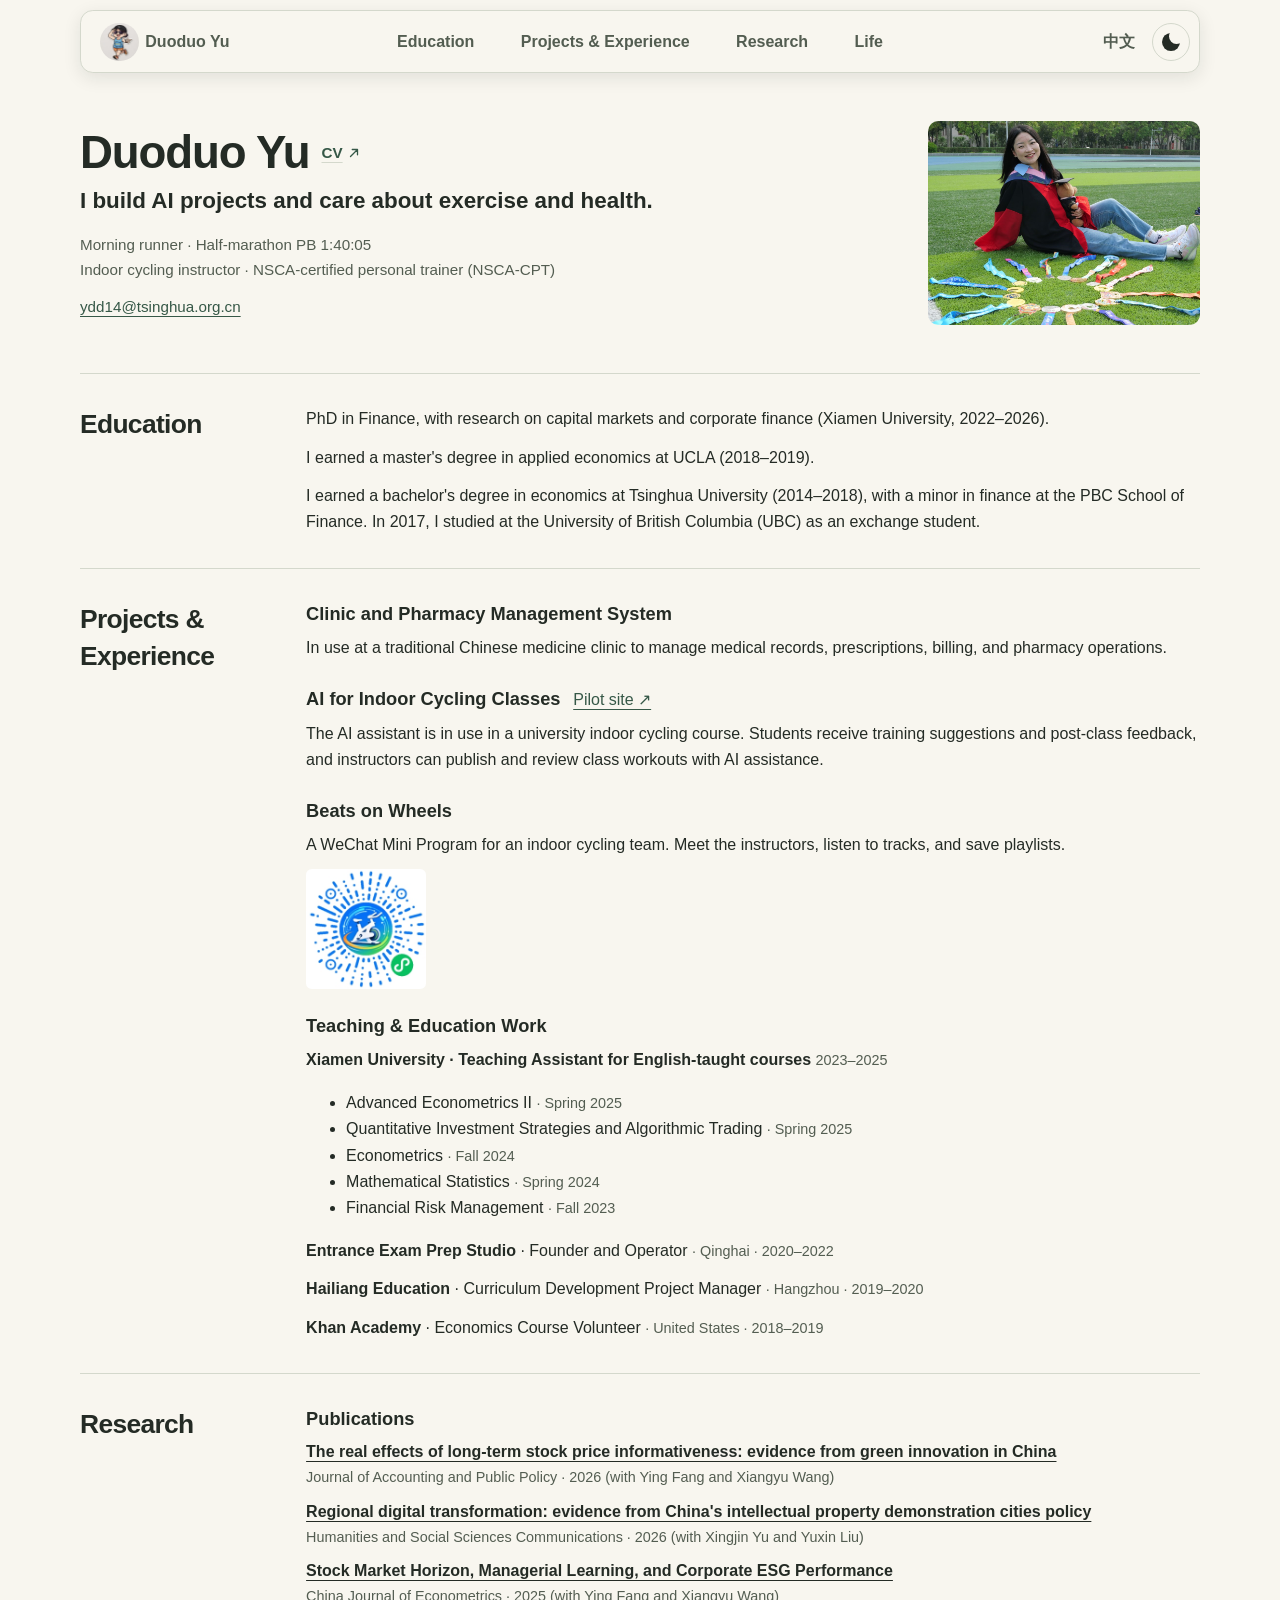
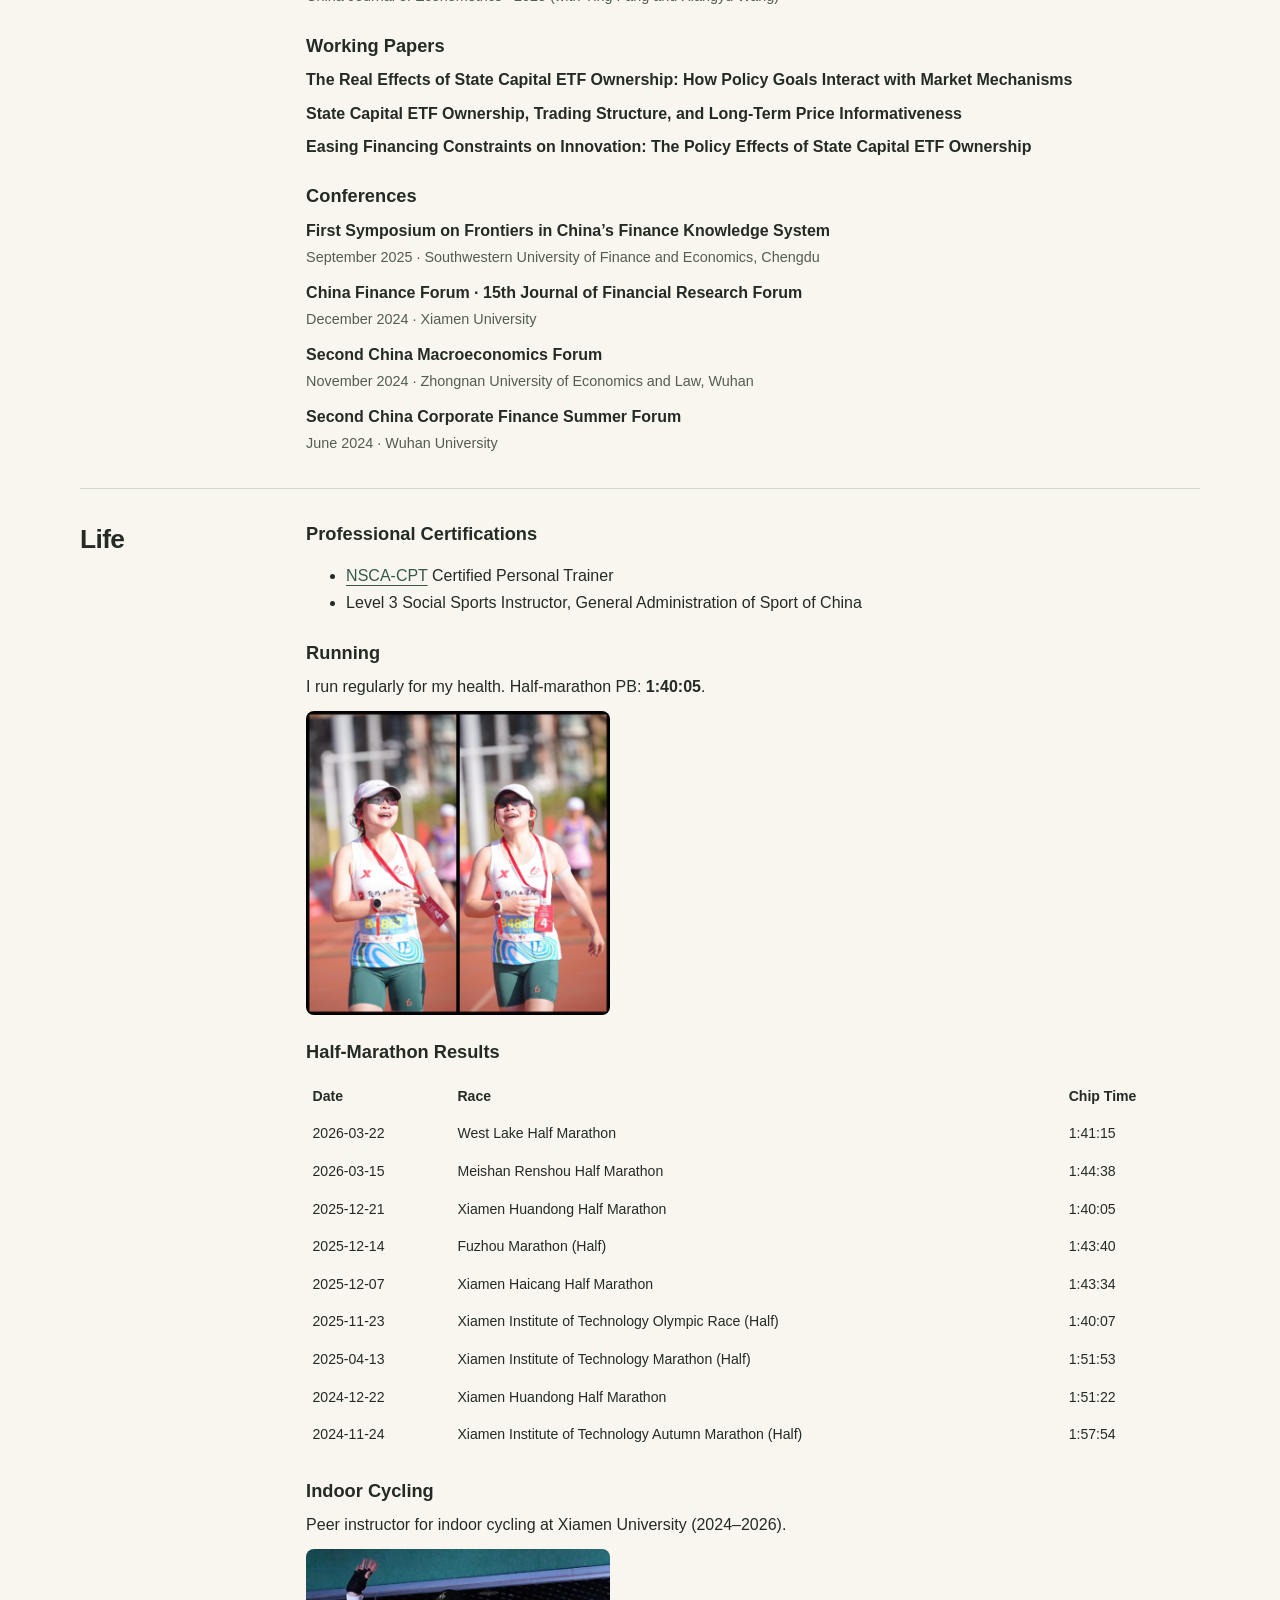
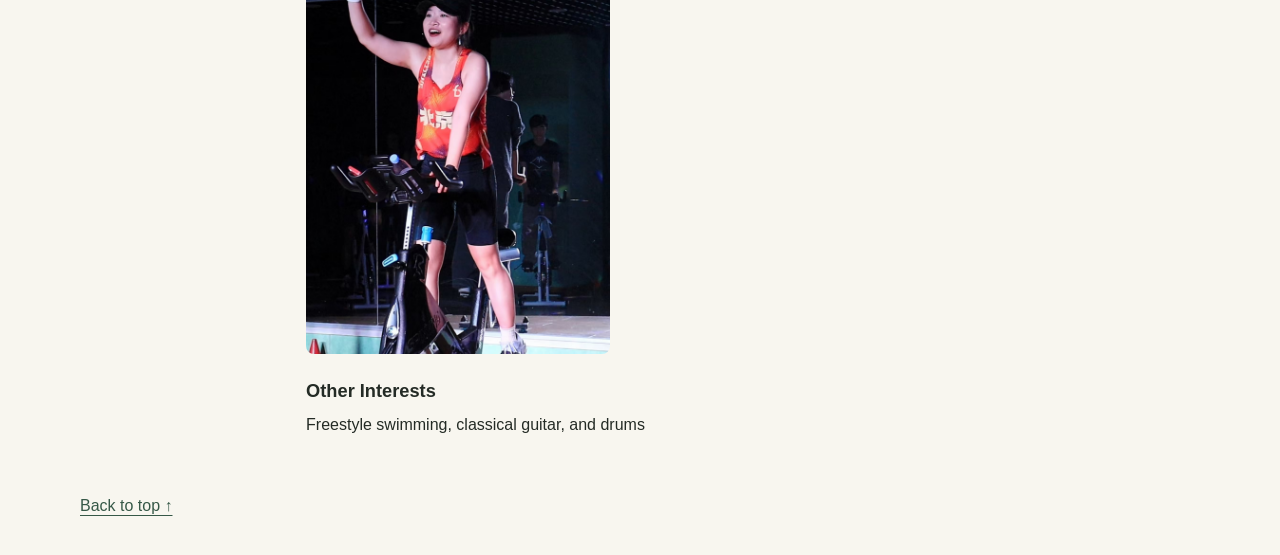
==== en.html @ b760975b "Add UBC abbreviation to the academic CV" ====
<!doctype html>
<html lang="en">
<meta charset="utf-8">
<meta name="viewport" content="width=device-width,initial-scale=1">
<title>Duoduo Yu (喻多多) | Personal Website</title>
<meta name="description" content="Personal website of Duoduo Yu (喻多多), covering finance research, AI and software projects, and running.">
<link rel="canonical" href="https://duoduoyu18.github.io/en.html">
<link rel="alternate" hreflang="zh-CN" href="https://duoduoyu18.github.io/">
<link rel="alternate" hreflang="en" href="https://duoduoyu18.github.io/en.html">
<link rel="alternate" hreflang="x-default" href="https://duoduoyu18.github.io/">
<script type="application/ld+json">
{"@context":"https://schema.org","@type":"ProfilePage","url":"https://duoduoyu18.github.io/en.html","mainEntity":{"@type":"Person","@id":"https://duoduoyu18.github.io/#duoduo-yu","name":"喻多多","alternateName":"Duoduo Yu","url":"https://duoduoyu18.github.io/"}}
</script>
<link rel="icon" type="image/png" sizes="64x64" href="assets/favicon.png">
<link rel="stylesheet" href="style.css?v=floating-nav">
<script src="theme.js"></script>
<header><nav aria-label="Main navigation"><a class="nav-name" href="#"><img class="nav-avatar" src="assets/avatar.jpg" alt="" width="26" height="26">Duoduo Yu</a><div class="nav-links"><a href="#education">Education</a><a href="#projects">Projects & Experience</a><a href="#research">Research</a><a href="#life">Life</a>
  </div><div class="nav-controls"><a class="language-switch" href="index.html" hreflang="zh-CN" lang="zh-CN">中文</a><button type="button" id="theme" aria-label="Dark mode" aria-pressed="false" title="Toggle color theme"><span class="theme-icon" aria-hidden="true"></span></button></div>
</nav></header>
<main>
  <div class="hero"><div><div class="hero-intro"><div class="hero-heading"><h1>Duoduo Yu</h1><a class="cv-link" href="assets/DuoduoYu-CV-Full.pdf?v=97f9477d3b"><span>CV</span><svg aria-hidden="true" viewBox="0 0 16 16" width="14" height="14" fill="none" stroke="currentColor" stroke-width="1.5" stroke-linecap="round" stroke-linejoin="round"><path d="M4 12 12 4M6 4h6v6"/></svg></a></div>
    <p class="hero-tagline">I build AI projects and care about exercise and health.</p></div>
    <p class="hero-note">Morning runner · Half-marathon PB 1:40:05<br>Indoor cycling instructor · NSCA-certified personal trainer (NSCA-CPT)</p>
    <div class="hero-links"><a href="mailto:ydd14@tsinghua.org.cn">ydd14@tsinghua.org.cn</a></div></div><img src="assets/portrait.jpg?v=663e727a26" width="1080" height="810" fetchpriority="high" alt="Portrait of Duoduo Yu"></div>
  <section id="education">
    <h2>Education</h2><div class="section-content">
    <div class="education-list">
      <p>PhD in Finance, with research on capital markets and corporate finance (Xiamen University, 2022–2026).</p>
      <p>I earned a master's degree in applied economics at UCLA (2018–2019).</p>
      <p>I earned a bachelor's degree in economics at Tsinghua University (2014–2018), with a minor in finance at the PBC School of Finance. In 2017, I studied at the University of British Columbia (UBC) as an exchange student.</p>
    </div></div>
  </section>
  <section id="projects">
    <h2>Projects & Experience</h2><div class="section-content">
    <article><h3>Clinic and Pharmacy Management System</h3><p>In use at a traditional Chinese medicine clinic to manage medical records, prescriptions, billing, and pharmacy operations.</p></article>
    <article><div class="project-heading"><h3>AI for Indoor Cycling Classes</h3><a href="https://pilot.chuangnh.cn/pilot">Pilot site ↗</a></div><p>The AI assistant is in use in a university indoor cycling course. Students receive training suggestions and post-class feedback, and instructors can publish and review class workouts with AI assistance.</p></article>
    <article class="mini-project"><div><h3>Beats on Wheels</h3><p>A WeChat Mini Program for an indoor cycling team. Meet the instructors, listen to tracks, and save playlists.</p></div><img class="mini-code" src="assets/cycling-code.jpg" alt="WeChat Mini Program code for Beats on Wheels"></article>
    <div class="subsection"><h3>Teaching & Education Work</h3>
      <p><strong>Xiamen University · Teaching Assistant for English-taught courses</strong> <span class="meta">2023–2025</span></p>
      <ul>
        <li>Advanced Econometrics II <span class="meta">· Spring 2025</span></li>
        <li>Quantitative Investment Strategies and Algorithmic Trading <span class="meta">· Spring 2025</span></li>
        <li>Econometrics <span class="meta">· Fall 2024</span></li>
        <li>Mathematical Statistics <span class="meta">· Spring 2024</span></li>
        <li>Financial Risk Management <span class="meta">· Fall 2023</span></li>
      </ul>
      <p><strong>Entrance Exam Prep Studio</strong> · Founder and Operator <span class="meta">· Qinghai · 2020–2022</span></p>
      <p><strong>Hailiang Education</strong> · Curriculum Development Project Manager <span class="meta">· Hangzhou · 2019–2020</span></p>
      <p><strong>Khan Academy</strong> · Economics Course Volunteer <span class="meta">· United States · 2018–2019</span></p>
    </div></div>
  </section>
  <section id="research">
    <h2>Research</h2><div class="section-content">
    <div class="research-group"><h3>Publications</h3>
    <article class="research-entry"><p class="paper-title"><a href="https://doi.org/10.1016/j.jaccpubpol.2026.107481">The real effects of long-term stock price informativeness: evidence from green innovation in China</a></p><p class="meta">Journal of Accounting and Public Policy · 2026 (with Ying Fang and Xiangyu Wang)</p></article>
    <article class="research-entry"><p class="paper-title"><a href="https://doi.org/10.1057/s41599-026-08587-w">Regional digital transformation: evidence from China's intellectual property demonstration cities policy</a></p><p class="meta">Humanities and Social Sciences Communications · 2026 (with Xingjin Yu and Yuxin Liu)</p></article>
    <article class="research-entry"><p class="paper-title"><a href="https://doi.org/10.12012/CJoE2025-0323">Stock Market Horizon, Managerial Learning, and Corporate ESG Performance</a></p><p class="meta">China Journal of Econometrics · 2025 (with Ying Fang and Xiangyu Wang)</p></article>
    </div>
    <div class="subsection research-group"><h3>Working Papers</h3><p class="paper-title">The Real Effects of State Capital ETF Ownership: How Policy Goals Interact with Market Mechanisms</p><p class="paper-title">State Capital ETF Ownership, Trading Structure, and Long-Term Price Informativeness</p><p class="paper-title">Easing Financing Constraints on Innovation: The Policy Effects of State Capital ETF Ownership</p></div>
    <div class="subsection research-group conference-list"><h3>Conferences</h3>
      <p><strong>First Symposium on Frontiers in China’s Finance Knowledge System</strong> <span class="meta">September 2025 · Southwestern University of Finance and Economics, Chengdu</span></p>
      <p><strong>China Finance Forum · 15th Journal of Financial Research Forum</strong> <span class="meta">December 2024 · Xiamen University</span></p>
      <p><strong>Second China Macroeconomics Forum</strong> <span class="meta">November 2024 · Zhongnan University of Economics and Law, Wuhan</span></p>
      <p><strong>Second China Corporate Finance Summer Forum</strong> <span class="meta">June 2024 · Wuhan University</span></p>
    </div></div>
  </section>
  <section id="life">
    <h2>Life</h2><div class="section-content">
    <article><h3>Professional Certifications</h3><ul><li><a href="https://nsca.com.cn/certifications">NSCA-CPT</a> Certified Personal Trainer</li><li>Level 3 Social Sports Instructor, General Administration of Sport of China</li></ul></article>
    <article><h3>Running</h3><p>I run regularly for my health. Half-marathon PB: <strong>1:40:05</strong>.</p><img class="activity-photo" src="assets/running.jpg" alt="Duoduo Yu at a half marathon" width="1280" height="1280" loading="lazy">
    <div class="subsection"><h3>Half-Marathon Results</h3><table><thead><tr><th>Date</th><th>Race</th><th>Chip Time</th></tr></thead><tbody>
    <tr><td>2026-03-22</td><td>West Lake Half Marathon</td><td>1:41:15</td></tr>
    <tr><td>2026-03-15</td><td>Meishan Renshou Half Marathon</td><td>1:44:38</td></tr>
    <tr><td>2025-12-21</td><td>Xiamen Huandong Half Marathon</td><td>1:40:05</td></tr>
    <tr><td>2025-12-14</td><td>Fuzhou Marathon (Half)</td><td>1:43:40</td></tr>
    <tr><td>2025-12-07</td><td>Xiamen Haicang Half Marathon</td><td>1:43:34</td></tr>
    <tr><td>2025-11-23</td><td>Xiamen Institute of Technology Olympic Race (Half)</td><td>1:40:07</td></tr>
    <tr><td>2025-04-13</td><td>Xiamen Institute of Technology Marathon (Half)</td><td>1:51:53</td></tr>
    <tr><td>2024-12-22</td><td>Xiamen Huandong Half Marathon</td><td>1:51:22</td></tr>
    <tr><td>2024-11-24</td><td>Xiamen Institute of Technology Autumn Marathon (Half)</td><td>1:57:54</td></tr>
    </tbody></table></div></article>
    <article><h3>Indoor Cycling</h3><p>Peer instructor for indoor cycling at Xiamen University (2024–2026).</p><img class="activity-photo" src="assets/cycling.jpg" alt="Duoduo Yu leading an indoor cycling class" loading="lazy"></article>
    <article><h3>Other Interests</h3><p>Freestyle swimming, classical guitar, and drums</p></article></div>
  </section>
</main>
<footer><a href="#">Back to top ↑</a></footer>
</html>
---- style.css ----
:root{color-scheme:light;--space-line:.5rem;--space-paragraph:.75rem;--space-group:1.5rem;--reading-leading:1.65;--bg:#f8f6ef;--ink:#242b25;--muted:#535d51;--line:#d4d8cc;--link:#365847}
:root[data-theme=dark]{color-scheme:dark;--bg:#1b211c;--ink:#f0eee4;--muted:#bcc5b8;--line:#444e43;--link:#accdb7}
*{box-sizing:border-box}
body{margin:0 auto;padding:0 clamp(1rem,5vw,3rem);max-width:62rem;background:var(--bg);color:var(--ink);font:1rem/var(--reading-leading) Inter,"Microsoft YaHei",sans-serif}
a{color:var(--link);text-underline-offset:.23em}
:focus-visible{outline:2px solid var(--link);outline-offset:4px}
nav,footer,.section-head{display:flex;align-items:center;gap:.75rem 1.4rem;flex-wrap:wrap}
nav{padding:.55rem 0;border-bottom:1px solid var(--line)}
nav a{text-decoration:none}
button#theme{margin-left:auto;color:var(--ink);background:transparent;font:inherit;font-size:1.2rem;border:1px solid var(--line);border-radius:50%;width:var(--nav-icon-size);height:var(--nav-icon-size);cursor:pointer}
.hero{display:flex;align-items:center;justify-content:space-between;gap:1.5rem;padding:clamp(1.5rem,4vw,3rem) 0}
h1,h2{font-family:"Songti SC",SimSun,serif}
h1{margin:0;font-size:clamp(2rem,4vw,2.85rem);line-height:1.15}
.hero img{display:block;width:clamp(8rem,30vw,17rem);height:auto;border-radius:.65rem}
section{border-top:1px solid var(--line)}
h2{font-size:1.65rem;margin:0 0 .75rem}
.section-head{justify-content:space-between;margin-bottom:1rem}
.section-head h2{margin:0}
article{padding:0}
h3{margin:0;font-size:1.14rem;line-height:1.45;color:var(--ink)}
p{margin:var(--space-line) 0 0;max-width:65ch}
.meta{color:var(--muted);font-size:.9rem}
.subsection{margin-top:var(--space-group)}
table{width:100%;border-collapse:collapse;font-size:.88rem;margin-top:.75rem;font-variant-numeric:tabular-nums}
td,th{text-align:left;padding:.45rem .4rem}
td:first-child,td:last-child{white-space:nowrap}
footer{justify-content:space-between;padding:1.4rem 0 2.2rem}
@media(max-width:480px){nav{gap:.55rem .75rem;font-size:.86rem}.hero{gap:.75rem}td,th{padding:.4rem .2rem}}


#theme{display:grid;place-items:center}
.theme-icon{display:block;position:relative;width:1.12rem;height:1.12rem;border-radius:50%;background:currentColor}
:root:not([data-theme=dark]) .theme-icon::after{content:"";position:absolute;width:.94rem;height:.94rem;border-radius:50%;top:-.21rem;right:-.24rem;background:var(--bg)}
:root[data-theme=dark] .theme-icon{width:.68rem;height:.68rem;box-shadow:0 -.65rem 0 -.23rem,0 .65rem 0 -.23rem,.65rem 0 0 -.23rem,-.65rem 0 0 -.23rem,.46rem .46rem 0 -.23rem,-.46rem .46rem 0 -.23rem,.46rem -.46rem 0 -.23rem,-.46rem -.46rem 0 -.23rem}
.subsection h3 + p{margin-top:var(--space-line)}
.subsection p + p{margin-top:var(--space-paragraph)}
.paper-title{font-size:1rem;font-weight:600;line-height:1.5}

nav{gap:.25rem .4rem}
nav a{display:inline-flex;align-items:center;min-height:2.5rem;padding:.35rem .65rem;border-radius:.4rem;color:var(--muted);font-weight:600;transition:background-color .15s,color .15s}
nav a:hover,nav a:focus-visible,button#theme:hover,button#theme:focus-visible{background:color-mix(in srgb,var(--link) 12%,var(--bg));color:var(--link)}

.research-group{margin-top:1.5rem}
.research-group h3{margin-bottom:.55rem}
.research-group .paper-title{font-weight:600;margin:.4rem 0}
.conference-list strong{font-weight:600}
.conference-list .meta{display:block;margin-top:.05rem}
.conference-list p+p{margin-top:var(--space-paragraph)}
@media(max-width:480px){nav a{padding-inline:.42rem;min-height:2.4rem}nav{gap:.15rem .2rem}}
@media(prefers-reduced-motion:reduce){nav a{transition:none}}

.education-list{display:grid;gap:var(--space-paragraph);max-width:42rem}

.paper-title a{color:inherit}.paper-title a:hover,.paper-title a:focus-visible{color:var(--link)}

.project-heading{display:flex;align-items:baseline;flex-wrap:wrap;gap:.15rem .8rem}.project-heading a{font-size:1rem;text-decoration-skip-ink:none}
.hero-links,.hero-note{font-size:.95rem}
.hero>div{display:grid;gap:var(--space-paragraph);min-width:0}
.hero-intro{display:grid;gap:.25rem}.hero-links a{overflow-wrap:anywhere}
.mini-project{display:flex;align-items:flex-start;gap:.65rem 1rem;flex-wrap:wrap}
.mini-code{width:7.5rem;height:auto;border-radius:.35rem}
#research .research-group h3{color:var(--ink);margin:0 0 .75rem}
#research .research-group>:not(h3){margin:0;padding:0}
#research .research-group>:not(h3)+:not(h3){margin-top:.62rem}
#research .research-entry p{margin:0}
#research .paper-title,#research .conference-list strong{line-height:1.5}
#research .research-entry .meta,#research .conference-list .meta{margin-top:.12rem}

header{position:sticky;top:.65rem;z-index:5;padding:0;margin:.65rem 0 0;border:1px solid var(--line);border-radius:.8rem;background:var(--bg);box-shadow:0 5px 18px #17231c19}
nav{padding:.35rem .55rem;border-bottom:0}
main section{scroll-margin-top:6.5rem}
.hero-links a{text-decoration-skip-ink:none;text-underline-offset:.29em}
#research .research-group + .research-group{margin-top:var(--space-group)}
#research .research-group h3{font-weight:700;margin-bottom:var(--space-line)}
.education-list p{margin:0}
.education-list strong{font-weight:650}
@media(max-width:480px){header{top:.35rem}nav{padding:.25rem .35rem}main section{scroll-margin-top:7rem}}
body{max-width:76rem}
main>section{display:grid;grid-template-columns:minmax(8rem,.21fr) minmax(0,1fr);gap:clamp(1.3rem,3vw,3.2rem);align-items:start;padding-block:clamp(1.5rem,3vw,2rem)}
main>section>h2{margin:0;line-height:1.4}
.section-content{min-width:0;overflow-wrap:anywhere}
.section-content p,.section-content .education-list{max-width:none}
.section-content>article+article{margin-top:var(--space-group)}
.section-content>.research-group:first-child{margin-top:0}
.hero-links a,.section-content li a{text-decoration-skip-ink:none}
@media(max-width:700px){main>section{grid-template-columns:minmax(0,1fr);gap:var(--space-paragraph)}}
nav .language-switch{margin-left:auto}
nav .language-switch+#theme{margin-left:0}
.hero-note{max-width:none;margin:0;color:var(--muted)}
.hero-heading{display:flex;align-items:center;flex-wrap:wrap;gap:.35rem .75rem}
.cv-link{
  display:inline-flex;align-items:center;gap:.25rem;min-height:2.75rem;
  font-size:.95rem;font-weight:650;line-height:1.2;text-decoration:none;white-space:nowrap
}
.cv-link span{text-decoration:underline;text-underline-offset:.26em;text-decoration-color:var(--line)}
.cv-link:hover span,.cv-link:focus-visible span{text-decoration-color:currentColor}
html[lang=en] body,html[lang=en] h1,html[lang=en] h2{font-family:Inter,"Segoe UI",Arial,sans-serif}
html[lang=en] h1,html[lang=en] h2{letter-spacing:-.025em}
nav .nav-name{justify-self:start;font-weight:650;white-space:nowrap;margin-right:.35rem}


nav .nav-links,nav .nav-controls{display:flex;align-items:center;gap:inherit}
nav .nav-controls{margin-left:auto}
nav .language-switch{margin-left:0}
@media(max-width:850px){
  header nav{display:grid;grid-template-columns:minmax(0,1fr) auto;gap:.2rem .35rem}
  nav .nav-links{grid-area:2/1/3/-1;display:grid;grid-template-columns:repeat(4,minmax(0,1fr))}
  nav .nav-links a{justify-content:center;text-align:center;line-height:1.25;padding-inline:.18rem}
  nav .nav-controls{grid-area:1/2}
  main section{scroll-margin-top:8rem}
}
@media(max-width:380px){nav .nav-links a{font-size:.78rem}}
@media(min-width:851px){
  header nav{display:grid;grid-template-columns:1fr auto 1fr}
  nav .nav-name{justify-self:start}
}
@media(max-width:850px){
  nav .nav-links{width:94%;justify-self:center}
}
html[lang=zh-CN] h1{font-size:clamp(2.35rem,5vw,3.5rem)}

@media(min-width:851px){nav .nav-links{column-gap:clamp(.9rem,2vw,1.75rem)}}
@media(max-width:850px){nav .nav-links{width:100%;column-gap:.35rem;margin-top:.2rem}}
nav .nav-name{gap:.42rem}
.nav-avatar{display:block;width:var(--nav-icon-size);height:var(--nav-icon-size);border-radius:50%;object-fit:cover}
.activity-photo{display:block;width:min(100%,19rem);height:auto;margin-top:.65rem;border-radius:.5rem}
header nav{--nav-icon-size:2.4rem}
@media(max-width:480px){header nav{--nav-icon-size:2rem}}

.hero-tagline{max-width:none;margin:0;font-size:clamp(1.08rem,2vw,1.4rem);font-weight:650;line-height:1.4}
.hero-links,.hero-tagline,.hero-note{line-height:var(--reading-leading)}

@media(max-width:600px){
  .hero{flex-direction:column;align-items:flex-start;gap:1rem}
  .hero>div{width:100%}
  .hero img{width:min(100%,14rem)}
  .hero-tagline{font-size:1.08rem;text-wrap:balance}
}

.hero-credential{display:block;text-wrap:balance}
.credential-name{white-space:nowrap}
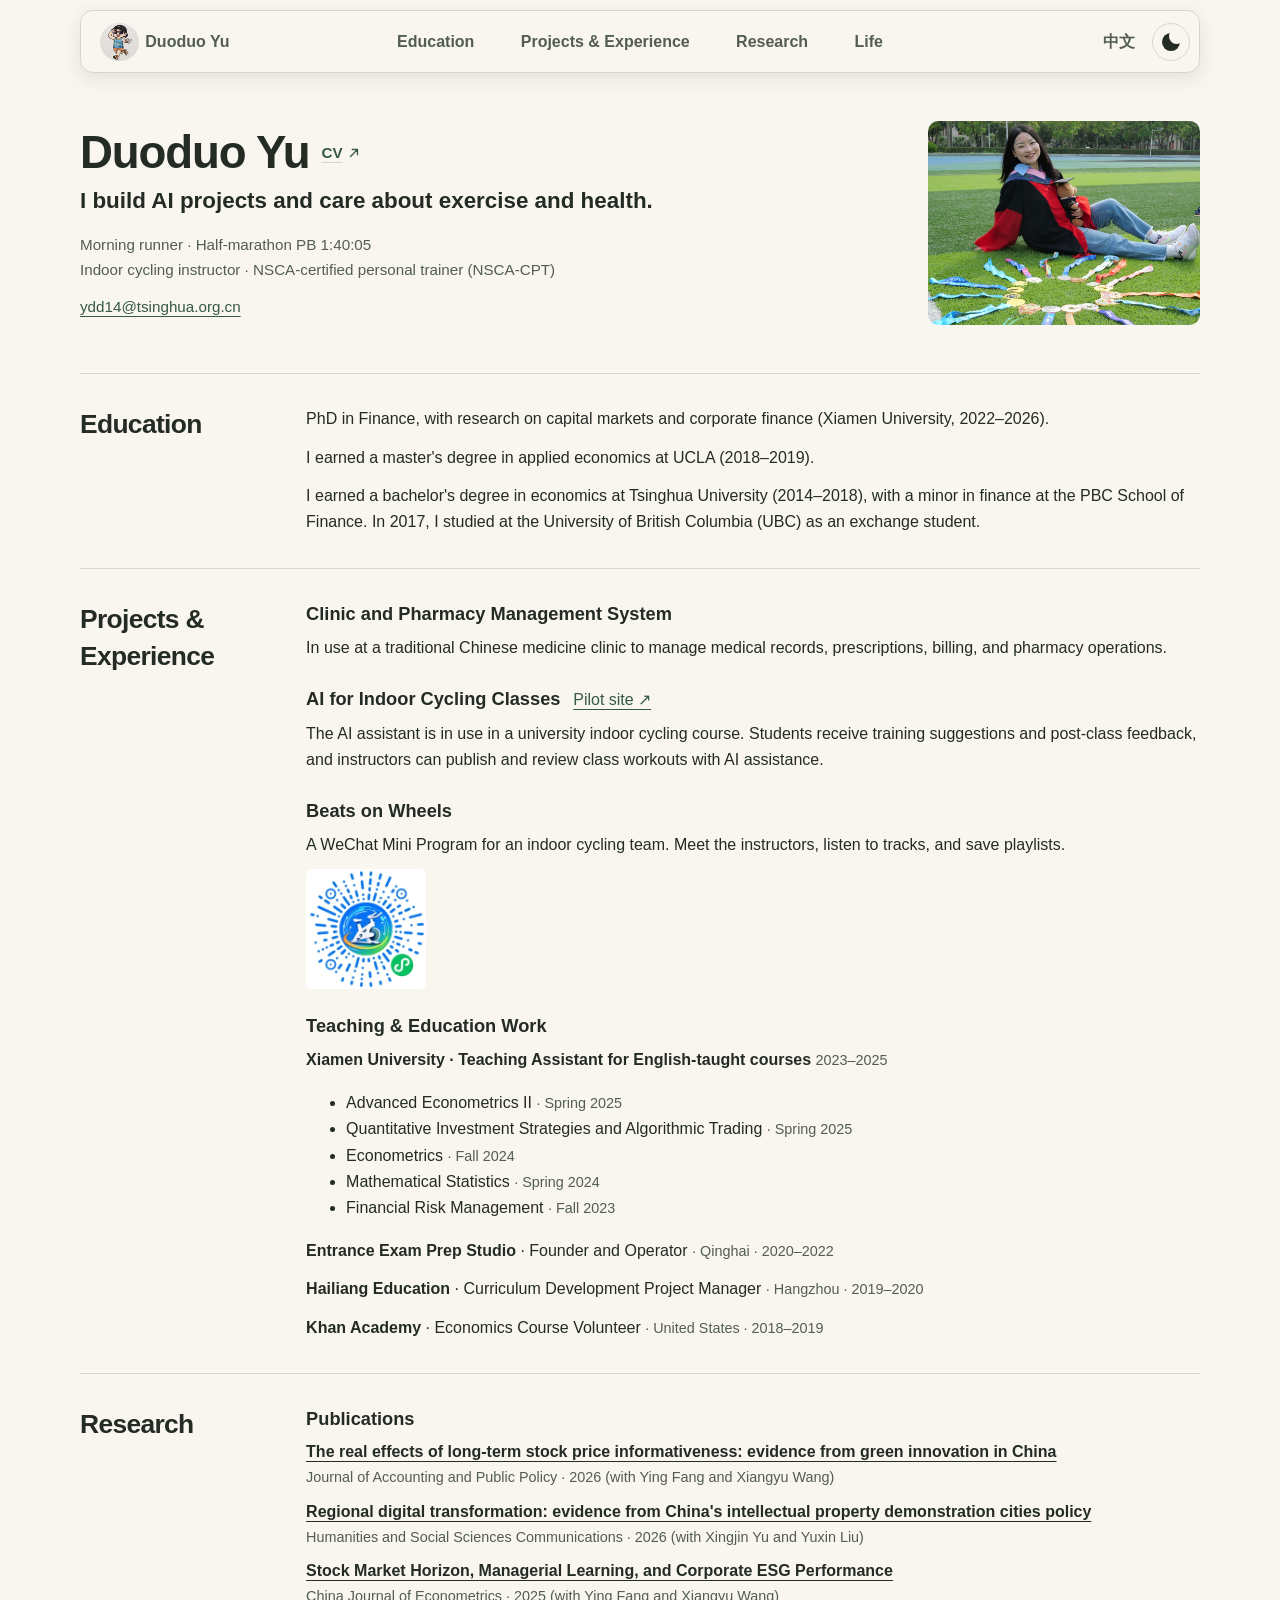
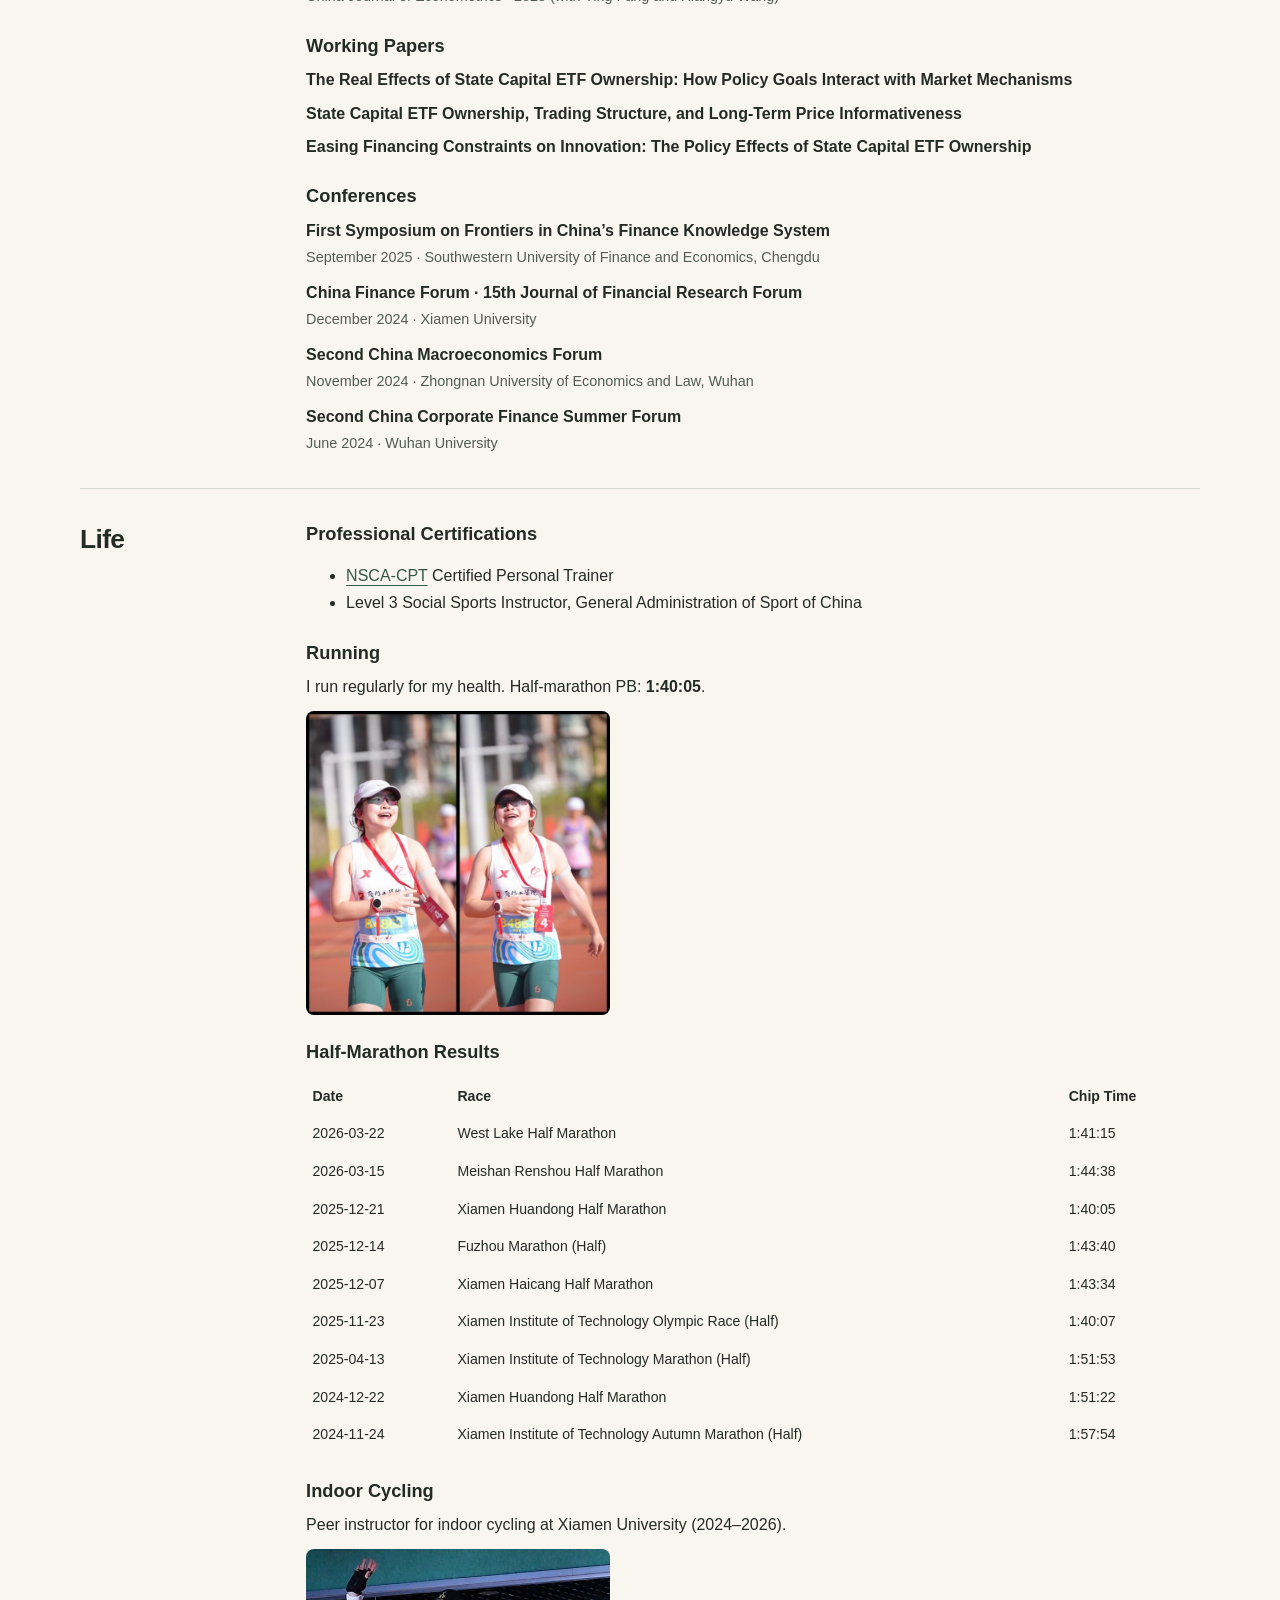
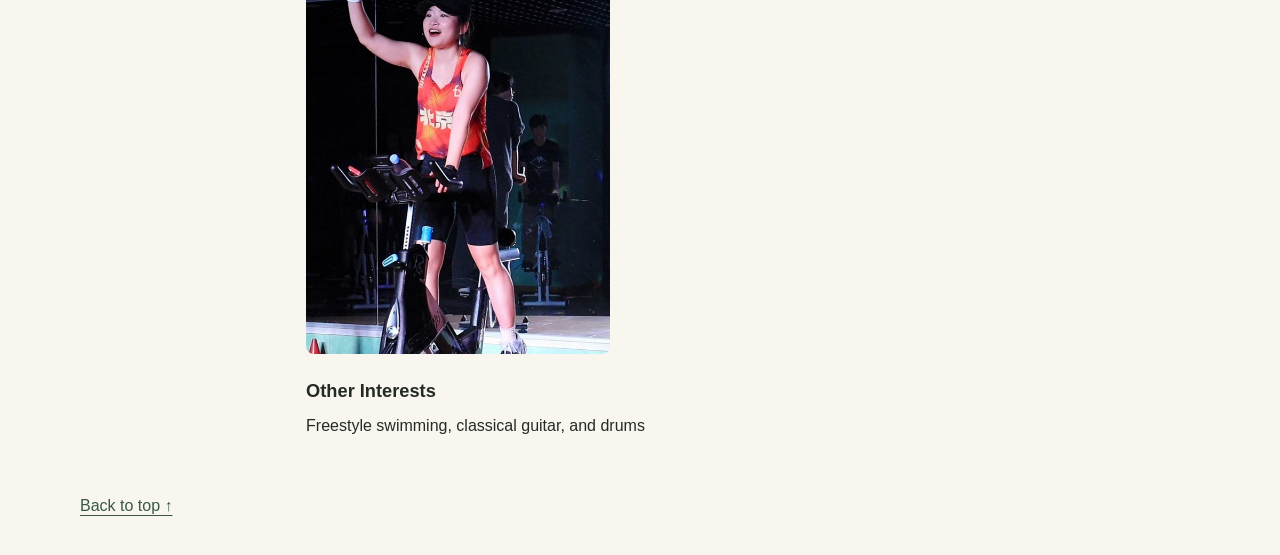
==== commit 2981ffe4: "Optimize avatar and activity photos" ====
--- a/en.html
+++ b/en.html
@@ -14,7 +14,7 @@
 <link rel="icon" type="image/png" sizes="64x64" href="assets/favicon.png">
 <link rel="stylesheet" href="style.css?v=floating-nav">
 <script src="theme.js"></script>
-<header><nav aria-label="Main navigation"><a class="nav-name" href="#"><img class="nav-avatar" src="assets/avatar.jpg" alt="" width="26" height="26">Duoduo Yu</a><div class="nav-links"><a href="#education">Education</a><a href="#projects">Projects & Experience</a><a href="#research">Research</a><a href="#life">Life</a>
+<header><nav aria-label="Main navigation"><a class="nav-name" href="#"><img class="nav-avatar" src="assets/avatar.jpg?v=b6f918be05" alt="" width="26" height="26">Duoduo Yu</a><div class="nav-links"><a href="#education">Education</a><a href="#projects">Projects & Experience</a><a href="#research">Research</a><a href="#life">Life</a>
   </div><div class="nav-controls"><a class="language-switch" href="index.html" hreflang="zh-CN" lang="zh-CN">中文</a><button type="button" id="theme" aria-label="Dark mode" aria-pressed="false" title="Toggle color theme"><span class="theme-icon" aria-hidden="true"></span></button></div>
 </nav></header>
 <main>
@@ -34,7 +34,7 @@
     <h2>Projects & Experience</h2><div class="section-content">
     <article><h3>Clinic and Pharmacy Management System</h3><p>In use at a traditional Chinese medicine clinic to manage medical records, prescriptions, billing, and pharmacy operations.</p></article>
     <article><div class="project-heading"><h3>AI for Indoor Cycling Classes</h3><a href="https://pilot.chuangnh.cn/pilot">Pilot site ↗</a></div><p>The AI assistant is in use in a university indoor cycling course. Students receive training suggestions and post-class feedback, and instructors can publish and review class workouts with AI assistance.</p></article>
-    <article class="mini-project"><div><h3>Beats on Wheels</h3><p>A WeChat Mini Program for an indoor cycling team. Meet the instructors, listen to tracks, and save playlists.</p></div><img class="mini-code" src="assets/cycling-code.jpg" alt="WeChat Mini Program code for Beats on Wheels"></article>
+    <article class="mini-project"><div><h3>Beats on Wheels</h3><p>A WeChat Mini Program for an indoor cycling team. Meet the instructors, listen to tracks, and save playlists.</p></div><img class="mini-code" src="assets/cycling-code.jpg" alt="WeChat Mini Program code for Beats on Wheels" width="258" height="258" loading="lazy" decoding="async"></article>
     <div class="subsection"><h3>Teaching & Education Work</h3>
       <p><strong>Xiamen University · Teaching Assistant for English-taught courses</strong> <span class="meta">2023–2025</span></p>
       <ul>
@@ -67,7 +67,7 @@
   <section id="life">
     <h2>Life</h2><div class="section-content">
     <article><h3>Professional Certifications</h3><ul><li><a href="https://nsca.com.cn/certifications">NSCA-CPT</a> Certified Personal Trainer</li><li>Level 3 Social Sports Instructor, General Administration of Sport of China</li></ul></article>
-    <article><h3>Running</h3><p>I run regularly for my health. Half-marathon PB: <strong>1:40:05</strong>.</p><img class="activity-photo" src="assets/running.jpg" alt="Duoduo Yu at a half marathon" width="1280" height="1280" loading="lazy">
+    <article><h3>Running</h3><p>I run regularly for my health. Half-marathon PB: <strong>1:40:05</strong>.</p><img class="activity-photo" src="assets/running.jpg?v=bd28b803ec" alt="Duoduo Yu at a half marathon" width="760" height="760" loading="lazy" decoding="async">
     <div class="subsection"><h3>Half-Marathon Results</h3><table><thead><tr><th>Date</th><th>Race</th><th>Chip Time</th></tr></thead><tbody>
     <tr><td>2026-03-22</td><td>West Lake Half Marathon</td><td>1:41:15</td></tr>
     <tr><td>2026-03-15</td><td>Meishan Renshou Half Marathon</td><td>1:44:38</td></tr>
@@ -79,7 +79,7 @@
     <tr><td>2024-12-22</td><td>Xiamen Huandong Half Marathon</td><td>1:51:22</td></tr>
     <tr><td>2024-11-24</td><td>Xiamen Institute of Technology Autumn Marathon (Half)</td><td>1:57:54</td></tr>
     </tbody></table></div></article>
-    <article><h3>Indoor Cycling</h3><p>Peer instructor for indoor cycling at Xiamen University (2024–2026).</p><img class="activity-photo" src="assets/cycling.jpg" alt="Duoduo Yu leading an indoor cycling class" loading="lazy"></article>
+    <article><h3>Indoor Cycling</h3><p>Peer instructor for indoor cycling at Xiamen University (2024–2026).</p><img class="activity-photo" src="assets/cycling.jpg?v=b81860acdb" alt="Duoduo Yu leading an indoor cycling class" width="570" height="760" loading="lazy" decoding="async"></article>
     <article><h3>Other Interests</h3><p>Freestyle swimming, classical guitar, and drums</p></article></div>
   </section>
 </main>
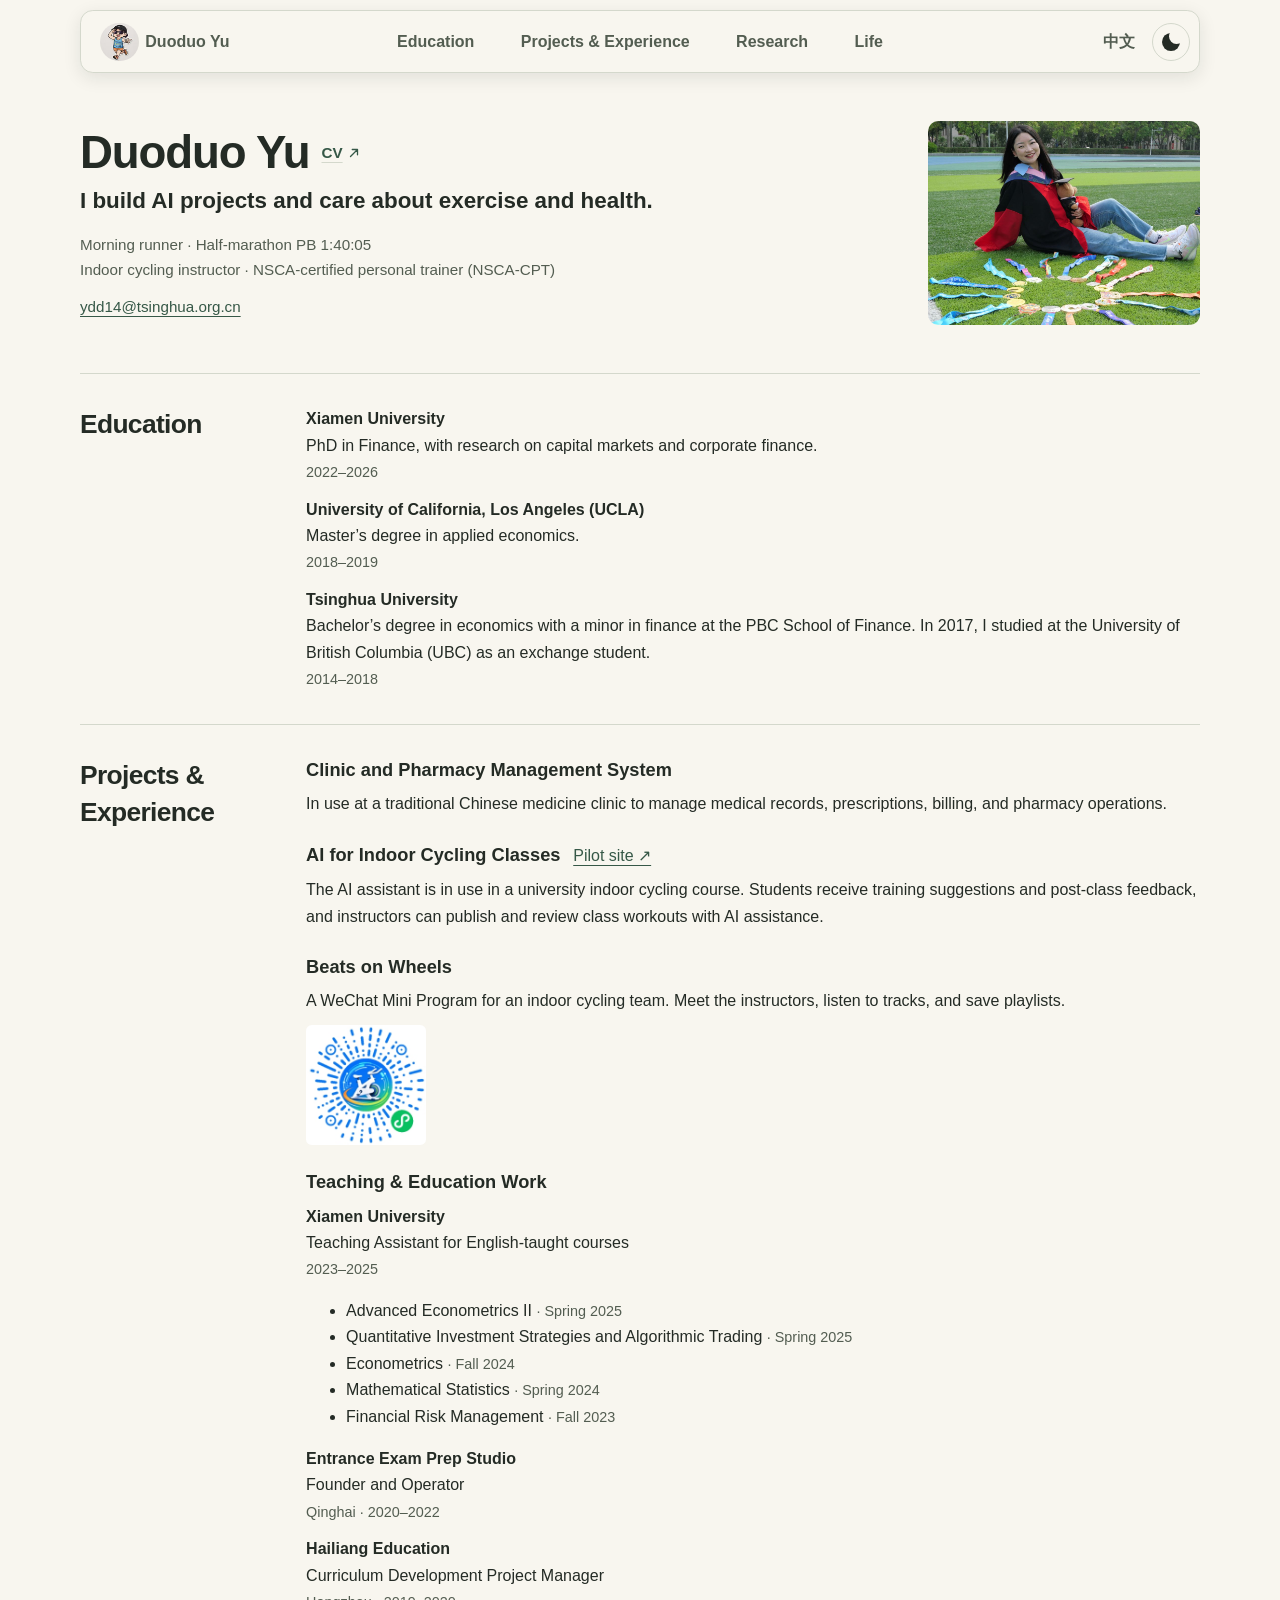
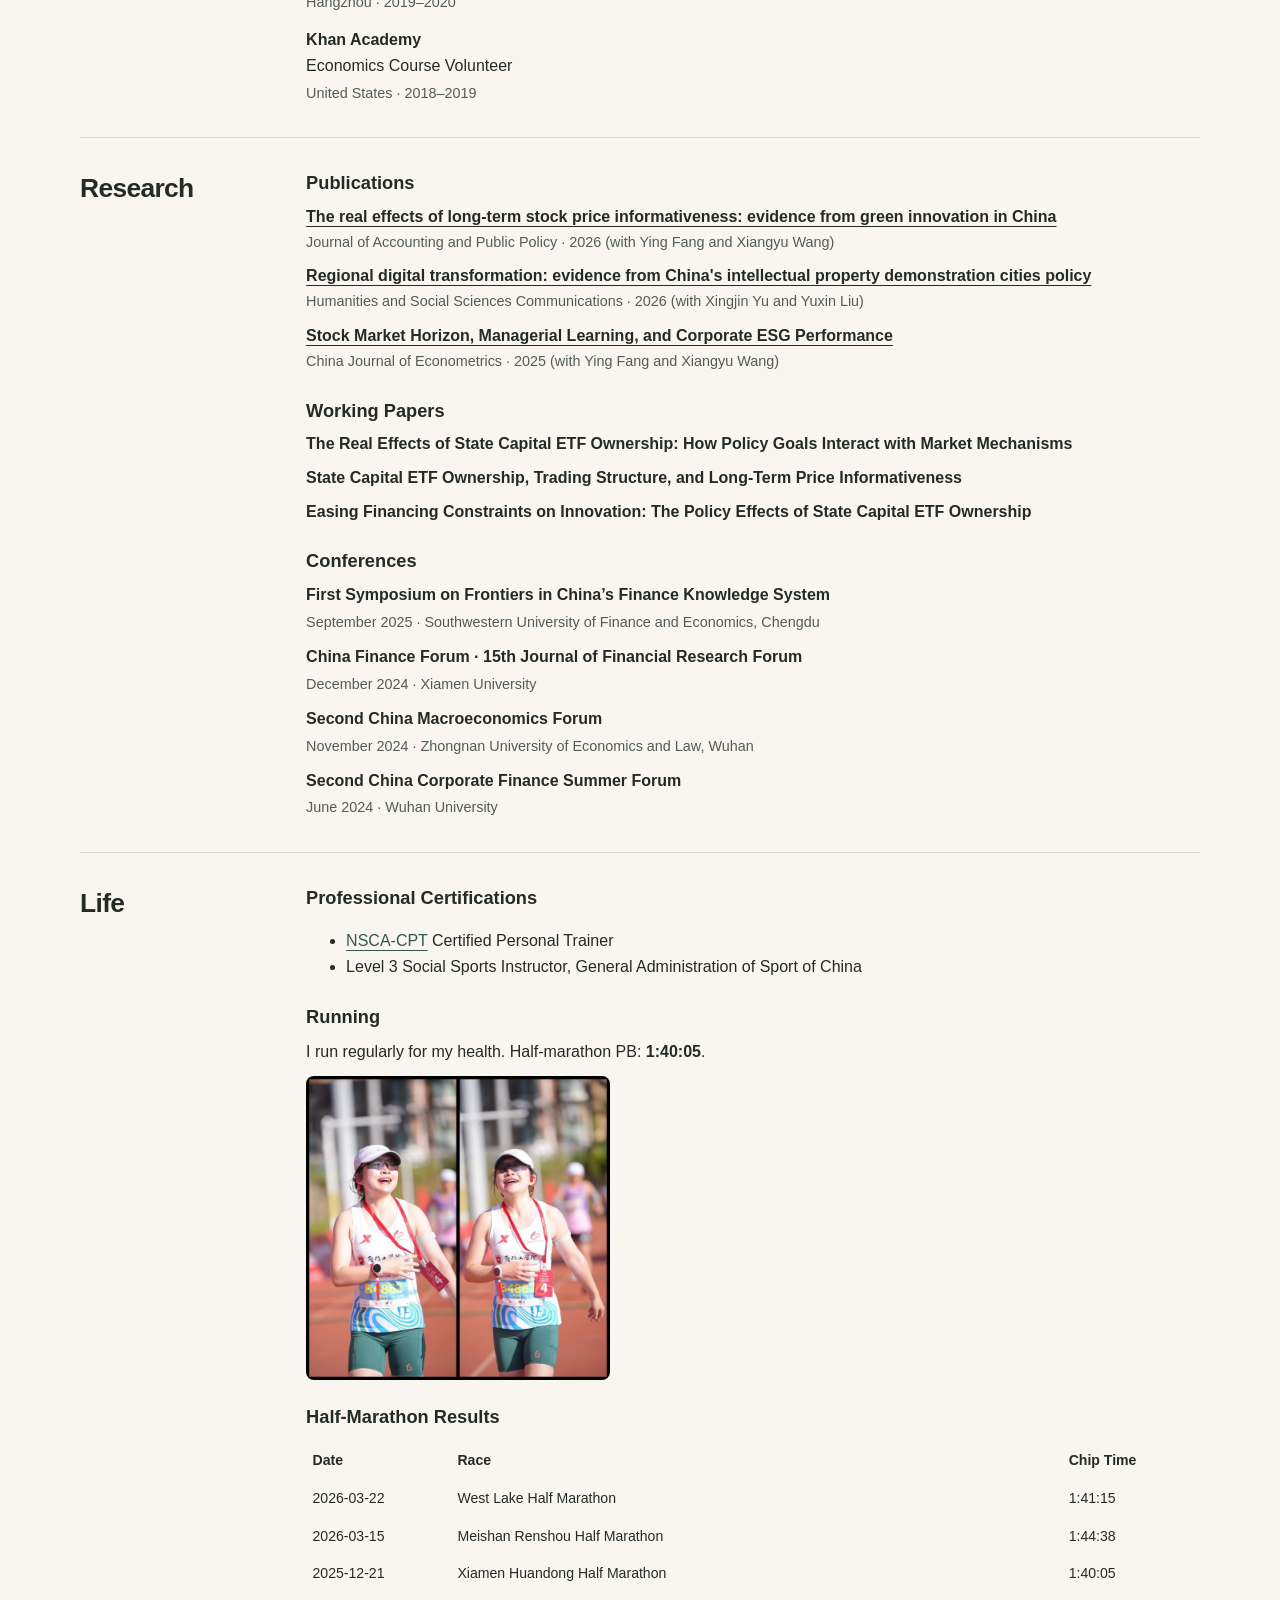
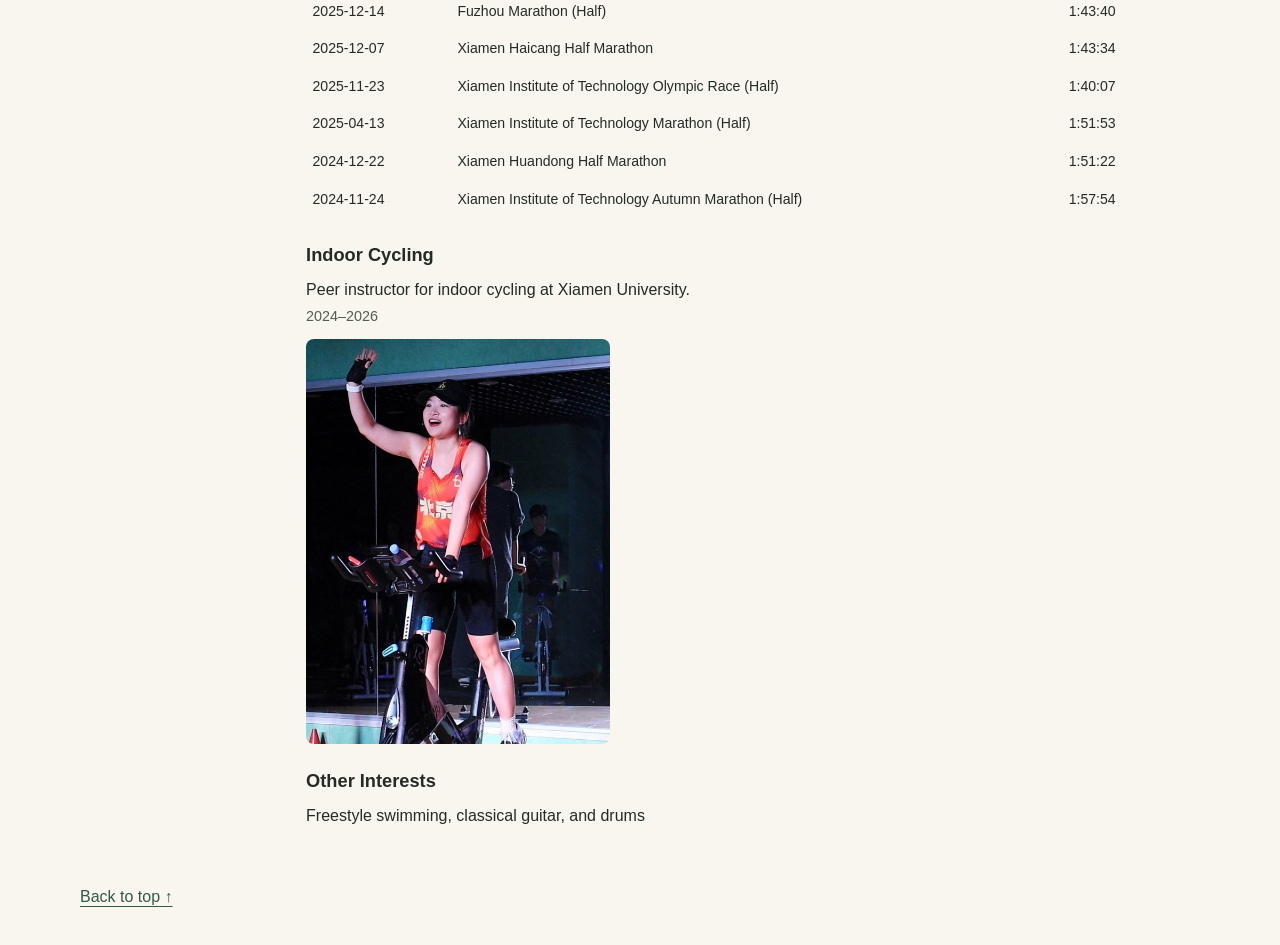
==== commit 8dcfe94e: "Unify biography records and refresh homepage photos" ====
--- a/en.html
+++ b/en.html
@@ -12,7 +12,7 @@
 {"@context":"https://schema.org","@type":"ProfilePage","url":"https://duoduoyu18.github.io/en.html","mainEntity":{"@type":"Person","@id":"https://duoduoyu18.github.io/#duoduo-yu","name":"喻多多","alternateName":"Duoduo Yu","url":"https://duoduoyu18.github.io/"}}
 </script>
 <link rel="icon" type="image/png" sizes="64x64" href="assets/favicon.png">
-<link rel="stylesheet" href="style.css?v=floating-nav">
+<link rel="stylesheet" href="style.css?v=record-layout">
 <script src="theme.js"></script>
 <header><nav aria-label="Main navigation"><a class="nav-name" href="#"><img class="nav-avatar" src="assets/avatar.jpg?v=b6f918be05" alt="" width="26" height="26">Duoduo Yu</a><div class="nav-links"><a href="#education">Education</a><a href="#projects">Projects & Experience</a><a href="#research">Research</a><a href="#life">Life</a>
   </div><div class="nav-controls"><a class="language-switch" href="index.html" hreflang="zh-CN" lang="zh-CN">中文</a><button type="button" id="theme" aria-label="Dark mode" aria-pressed="false" title="Toggle color theme"><span class="theme-icon" aria-hidden="true"></span></button></div>
@@ -21,13 +21,13 @@
   <div class="hero"><div><div class="hero-intro"><div class="hero-heading"><h1>Duoduo Yu</h1><a class="cv-link" href="assets/DuoduoYu-CV-Full.pdf?v=97f9477d3b"><span>CV</span><svg aria-hidden="true" viewBox="0 0 16 16" width="14" height="14" fill="none" stroke="currentColor" stroke-width="1.5" stroke-linecap="round" stroke-linejoin="round"><path d="M4 12 12 4M6 4h6v6"/></svg></a></div>
     <p class="hero-tagline">I build AI projects and care about exercise and health.</p></div>
     <p class="hero-note">Morning runner · Half-marathon PB 1:40:05<br>Indoor cycling instructor · NSCA-certified personal trainer (NSCA-CPT)</p>
-    <div class="hero-links"><a href="mailto:ydd14@tsinghua.org.cn">ydd14@tsinghua.org.cn</a></div></div><img src="assets/portrait.jpg?v=663e727a26" width="1080" height="810" fetchpriority="high" alt="Portrait of Duoduo Yu"></div>
+    <div class="hero-links"><a href="mailto:ydd14@tsinghua.org.cn">ydd14@tsinghua.org.cn</a></div></div><img src="assets/portrait.jpg?v=f2bed967e6" width="1080" height="810" fetchpriority="high" alt="Portrait of Duoduo Yu"></div>
   <section id="education">
     <h2>Education</h2><div class="section-content">
     <div class="education-list">
-      <p>PhD in Finance, with research on capital markets and corporate finance (Xiamen University, 2022–2026).</p>
-      <p>I earned a master's degree in applied economics at UCLA (2018–2019).</p>
-      <p>I earned a bachelor's degree in economics at Tsinghua University (2014–2018), with a minor in finance at the PBC School of Finance. In 2017, I studied at the University of British Columbia (UBC) as an exchange student.</p>
+      <p class="record"><strong>Xiamen University</strong><span class="record-detail">PhD in Finance, with research on capital markets and corporate finance.</span><span class="meta"><span class="record-date">2022–2026</span></span></p>
+      <p class="record"><strong>University of California, Los Angeles (UCLA)</strong><span class="record-detail">Master’s degree in applied economics.</span><span class="meta"><span class="record-date">2018–2019</span></span></p>
+      <p class="record"><strong>Tsinghua University</strong><span class="record-detail">Bachelor’s degree in economics with a minor in finance at the PBC School of Finance. In 2017, I studied at the University of British Columbia (UBC) as an exchange student.</span><span class="meta"><span class="record-date">2014–2018</span></span></p>
     </div></div>
   </section>
   <section id="projects">
@@ -36,7 +36,7 @@
     <article><div class="project-heading"><h3>AI for Indoor Cycling Classes</h3><a href="https://pilot.chuangnh.cn/pilot">Pilot site ↗</a></div><p>The AI assistant is in use in a university indoor cycling course. Students receive training suggestions and post-class feedback, and instructors can publish and review class workouts with AI assistance.</p></article>
     <article class="mini-project"><div><h3>Beats on Wheels</h3><p>A WeChat Mini Program for an indoor cycling team. Meet the instructors, listen to tracks, and save playlists.</p></div><img class="mini-code" src="assets/cycling-code.jpg" alt="WeChat Mini Program code for Beats on Wheels" width="258" height="258" loading="lazy" decoding="async"></article>
     <div class="subsection"><h3>Teaching & Education Work</h3>
-      <p><strong>Xiamen University · Teaching Assistant for English-taught courses</strong> <span class="meta">2023–2025</span></p>
+      <p class="record"><strong>Xiamen University</strong><span class="record-detail">Teaching Assistant for English-taught courses</span><span class="meta"><span class="record-date">2023–2025</span></span></p>
       <ul>
         <li>Advanced Econometrics II <span class="meta">· Spring 2025</span></li>
         <li>Quantitative Investment Strategies and Algorithmic Trading <span class="meta">· Spring 2025</span></li>
@@ -44,9 +44,9 @@
         <li>Mathematical Statistics <span class="meta">· Spring 2024</span></li>
         <li>Financial Risk Management <span class="meta">· Fall 2023</span></li>
       </ul>
-      <p><strong>Entrance Exam Prep Studio</strong> · Founder and Operator <span class="meta">· Qinghai · 2020–2022</span></p>
-      <p><strong>Hailiang Education</strong> · Curriculum Development Project Manager <span class="meta">· Hangzhou · 2019–2020</span></p>
-      <p><strong>Khan Academy</strong> · Economics Course Volunteer <span class="meta">· United States · 2018–2019</span></p>
+      <p class="record"><strong>Entrance Exam Prep Studio</strong><span class="record-detail">Founder and Operator</span><span class="meta">Qinghai · <span class="record-date">2020–2022</span></span></p>
+      <p class="record"><strong>Hailiang Education</strong><span class="record-detail">Curriculum Development Project Manager</span><span class="meta">Hangzhou · <span class="record-date">2019–2020</span></span></p>
+      <p class="record"><strong>Khan Academy</strong><span class="record-detail">Economics Course Volunteer</span><span class="meta">United States · <span class="record-date">2018–2019</span></span></p>
     </div></div>
   </section>
   <section id="research">
@@ -58,10 +58,10 @@
     </div>
     <div class="subsection research-group"><h3>Working Papers</h3><p class="paper-title">The Real Effects of State Capital ETF Ownership: How Policy Goals Interact with Market Mechanisms</p><p class="paper-title">State Capital ETF Ownership, Trading Structure, and Long-Term Price Informativeness</p><p class="paper-title">Easing Financing Constraints on Innovation: The Policy Effects of State Capital ETF Ownership</p></div>
     <div class="subsection research-group conference-list"><h3>Conferences</h3>
-      <p><strong>First Symposium on Frontiers in China’s Finance Knowledge System</strong> <span class="meta">September 2025 · Southwestern University of Finance and Economics, Chengdu</span></p>
-      <p><strong>China Finance Forum · 15th Journal of Financial Research Forum</strong> <span class="meta">December 2024 · Xiamen University</span></p>
-      <p><strong>Second China Macroeconomics Forum</strong> <span class="meta">November 2024 · Zhongnan University of Economics and Law, Wuhan</span></p>
-      <p><strong>Second China Corporate Finance Summer Forum</strong> <span class="meta">June 2024 · Wuhan University</span></p>
+      <p class="record"><strong>First Symposium on Frontiers in China’s Finance Knowledge System</strong><span class="meta"><span class="record-date">September 2025</span> · Southwestern University of Finance and Economics, Chengdu</span></p>
+      <p class="record"><strong>China Finance Forum · 15th Journal of Financial Research Forum</strong><span class="meta"><span class="record-date">December 2024</span> · Xiamen University</span></p>
+      <p class="record"><strong>Second China Macroeconomics Forum</strong><span class="meta"><span class="record-date">November 2024</span> · Zhongnan University of Economics and Law, Wuhan</span></p>
+      <p class="record"><strong>Second China Corporate Finance Summer Forum</strong><span class="meta"><span class="record-date">June 2024</span> · Wuhan University</span></p>
     </div></div>
   </section>
   <section id="life">
@@ -79,7 +79,7 @@
     <tr><td>2024-12-22</td><td>Xiamen Huandong Half Marathon</td><td>1:51:22</td></tr>
     <tr><td>2024-11-24</td><td>Xiamen Institute of Technology Autumn Marathon (Half)</td><td>1:57:54</td></tr>
     </tbody></table></div></article>
-    <article><h3>Indoor Cycling</h3><p>Peer instructor for indoor cycling at Xiamen University (2024–2026).</p><img class="activity-photo" src="assets/cycling.jpg?v=b81860acdb" alt="Duoduo Yu leading an indoor cycling class" width="570" height="760" loading="lazy" decoding="async"></article>
+    <article><h3>Indoor Cycling</h3><p class="record"><span class="record-detail">Peer instructor for indoor cycling at Xiamen University.</span><span class="meta"><span class="record-date">2024–2026</span></span></p><img class="activity-photo" src="assets/cycling.jpg?v=d83d3caaaf" alt="Duoduo Yu leading an indoor cycling class" width="570" height="760" loading="lazy" decoding="async"></article>
     <article><h3>Other Interests</h3><p>Freestyle swimming, classical guitar, and drums</p></article></div>
   </section>
 </main>
--- a/style.css
+++ b/style.css
@@ -43,9 +43,6 @@
 .research-group{margin-top:1.5rem}
 .research-group h3{margin-bottom:.55rem}
 .research-group .paper-title{font-weight:600;margin:.4rem 0}
-.conference-list strong{font-weight:600}
-.conference-list .meta{display:block;margin-top:.05rem}
-.conference-list p+p{margin-top:var(--space-paragraph)}
 @media(max-width:480px){nav a{padding-inline:.42rem;min-height:2.4rem}nav{gap:.15rem .2rem}}
 @media(prefers-reduced-motion:reduce){nav a{transition:none}}
 
@@ -63,8 +60,8 @@
 #research .research-group>:not(h3){margin:0;padding:0}
 #research .research-group>:not(h3)+:not(h3){margin-top:.62rem}
 #research .research-entry p{margin:0}
-#research .paper-title,#research .conference-list strong{line-height:1.5}
-#research .research-entry .meta,#research .conference-list .meta{margin-top:.12rem}
+#research .paper-title{line-height:1.5}
+#research .research-entry .meta{margin-top:.12rem}
 
 header{position:sticky;top:.65rem;z-index:5;padding:0;margin:.65rem 0 0;border:1px solid var(--line);border-radius:.8rem;background:var(--bg);box-shadow:0 5px 18px #17231c19}
 nav{padding:.35rem .55rem;border-bottom:0}
@@ -73,7 +70,6 @@
 #research .research-group + .research-group{margin-top:var(--space-group)}
 #research .research-group h3{font-weight:700;margin-bottom:var(--space-line)}
 .education-list p{margin:0}
-.education-list strong{font-weight:650}
 @media(max-width:480px){header{top:.35rem}nav{padding:.25rem .35rem}main section{scroll-margin-top:7rem}}
 body{max-width:76rem}
 main>section{display:grid;grid-template-columns:minmax(8rem,.21fr) minmax(0,1fr);gap:clamp(1.3rem,3vw,3.2rem);align-items:start;padding-block:clamp(1.5rem,3vw,2rem)}
@@ -139,3 +135,12 @@
 
 .hero-credential{display:block;text-wrap:balance}
 .credential-name{white-space:nowrap}
+
+.record strong{font-weight:600}
+.record-detail,.record>.meta{display:block}
+.record>.meta{margin-top:.12rem}
+.record-date{white-space:nowrap}
+.section-content li .meta{display:inline-block}
+@media(max-width:700px){
+  .mini-project{flex-direction:column}
+}
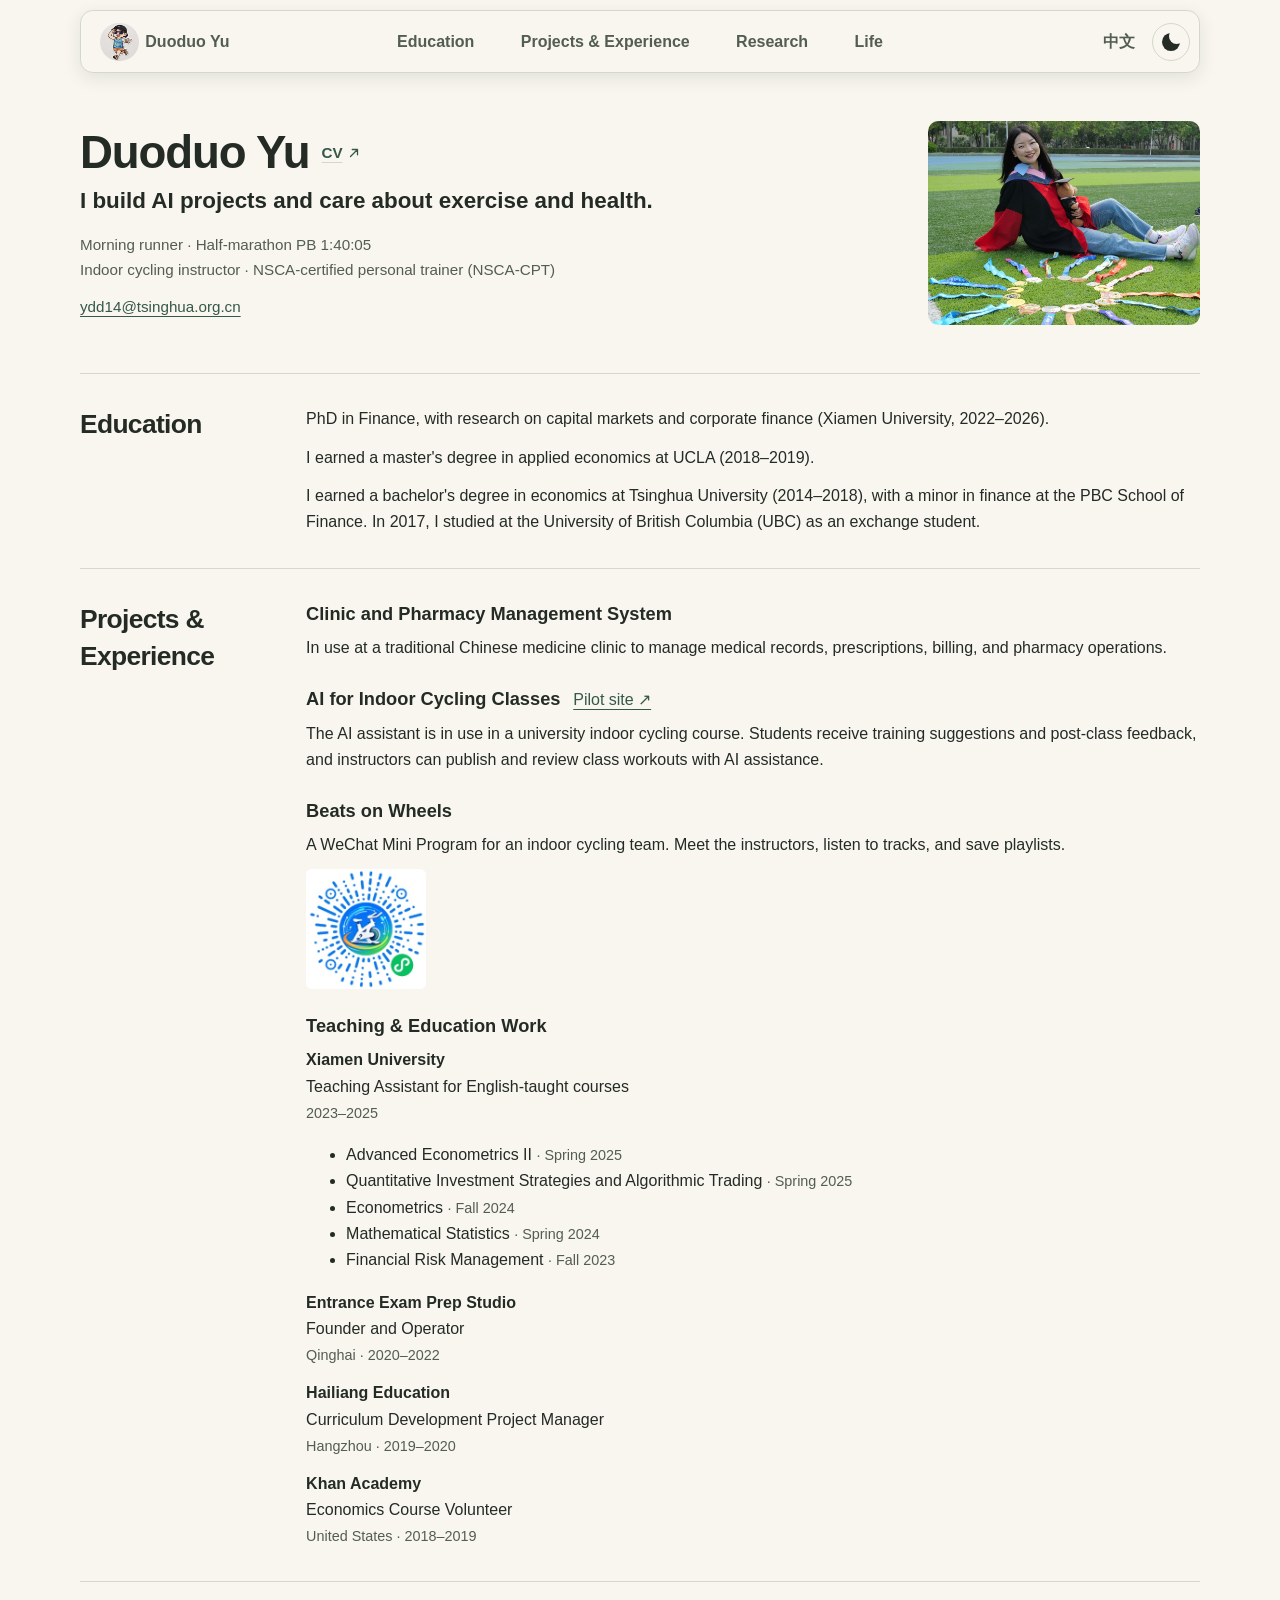
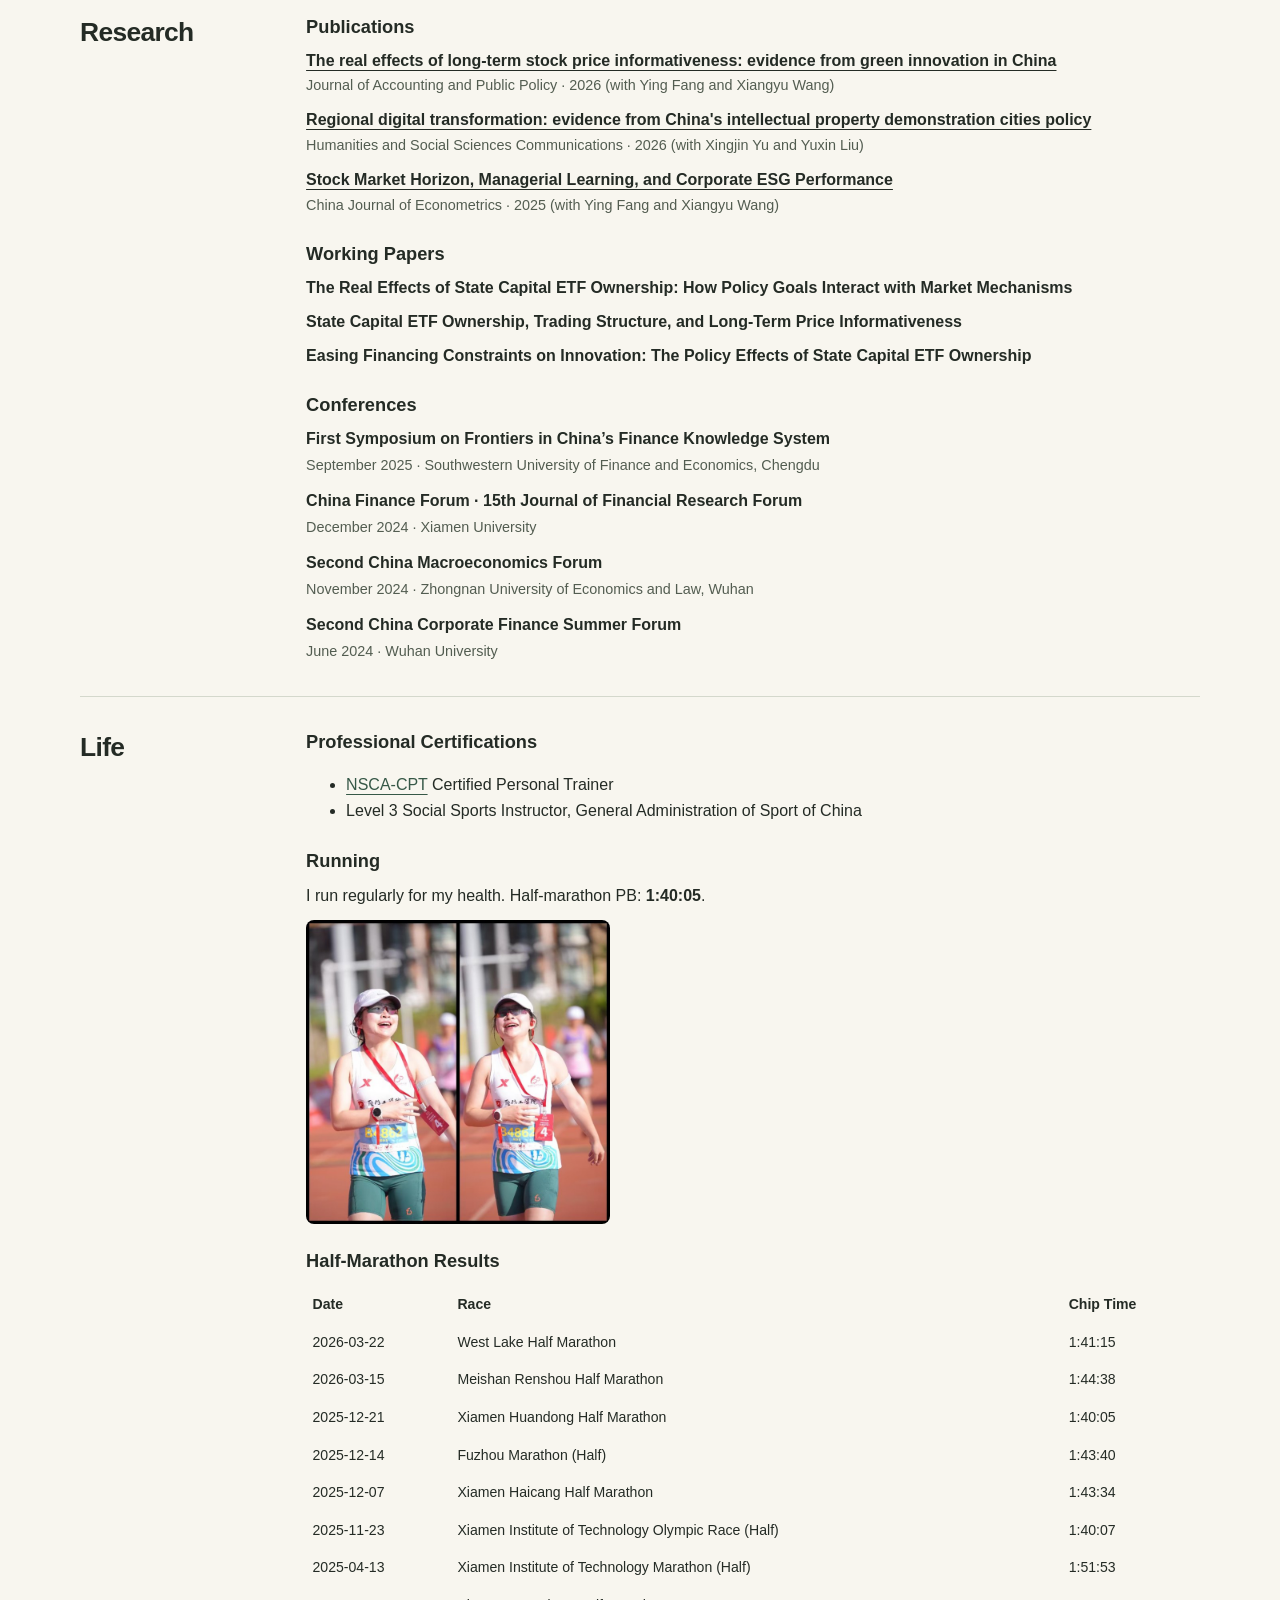
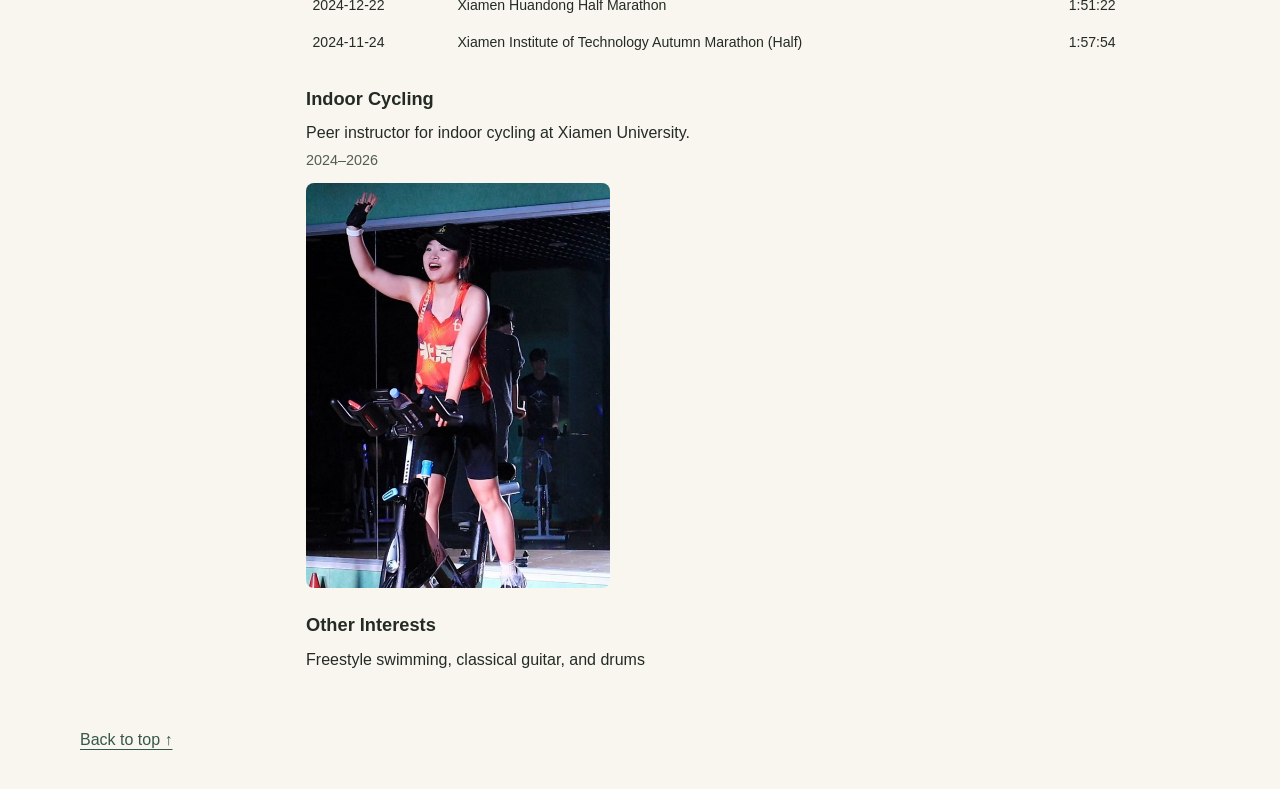
==== commit 7b0fdb2d: "Restore original education sections" ====
--- a/en.html
+++ b/en.html
@@ -25,9 +25,9 @@
   <section id="education">
     <h2>Education</h2><div class="section-content">
     <div class="education-list">
-      <p class="record"><strong>Xiamen University</strong><span class="record-detail">PhD in Finance, with research on capital markets and corporate finance.</span><span class="meta"><span class="record-date">2022–2026</span></span></p>
-      <p class="record"><strong>University of California, Los Angeles (UCLA)</strong><span class="record-detail">Master’s degree in applied economics.</span><span class="meta"><span class="record-date">2018–2019</span></span></p>
-      <p class="record"><strong>Tsinghua University</strong><span class="record-detail">Bachelor’s degree in economics with a minor in finance at the PBC School of Finance. In 2017, I studied at the University of British Columbia (UBC) as an exchange student.</span><span class="meta"><span class="record-date">2014–2018</span></span></p>
+      <p>PhD in Finance, with research on capital markets and corporate finance (Xiamen University, 2022–2026).</p>
+      <p>I earned a master's degree in applied economics at UCLA (2018–2019).</p>
+      <p>I earned a bachelor's degree in economics at Tsinghua University (2014–2018), with a minor in finance at the PBC School of Finance. In 2017, I studied at the University of British Columbia (UBC) as an exchange student.</p>
     </div></div>
   </section>
   <section id="projects">
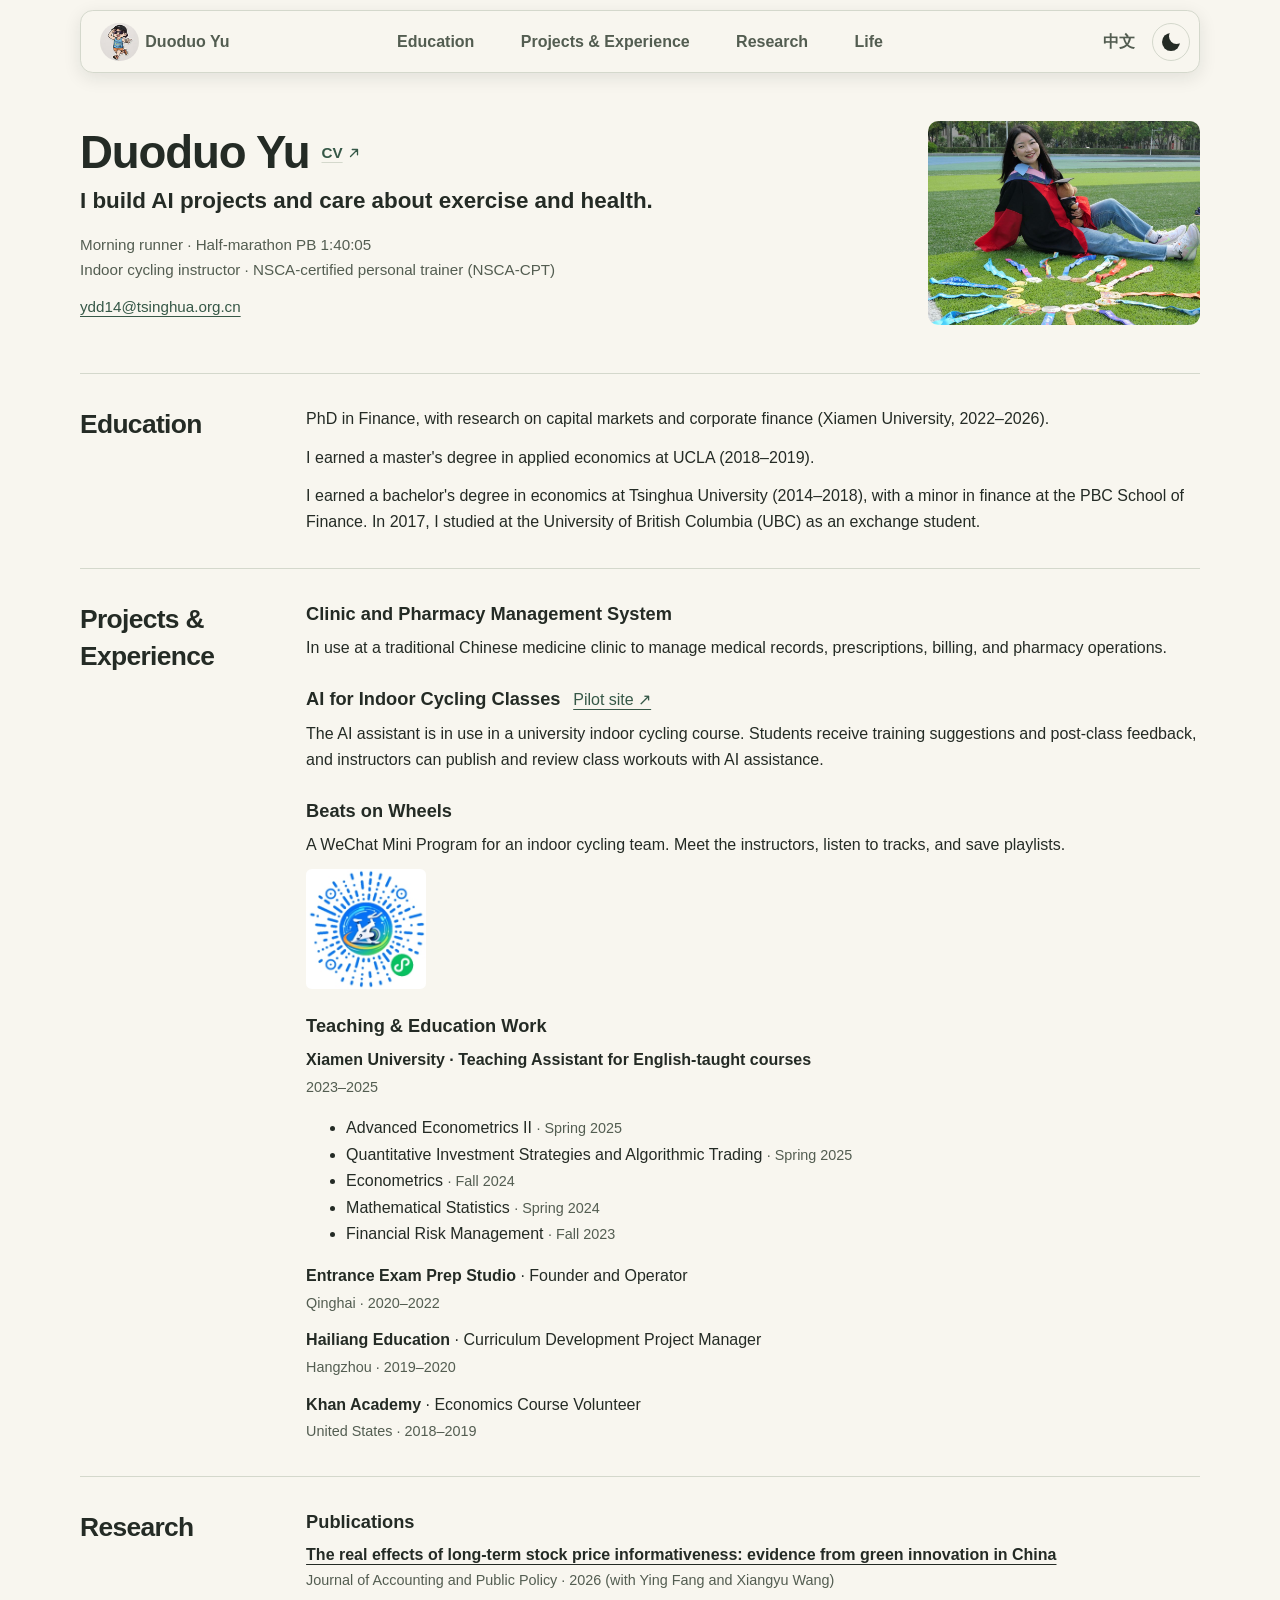
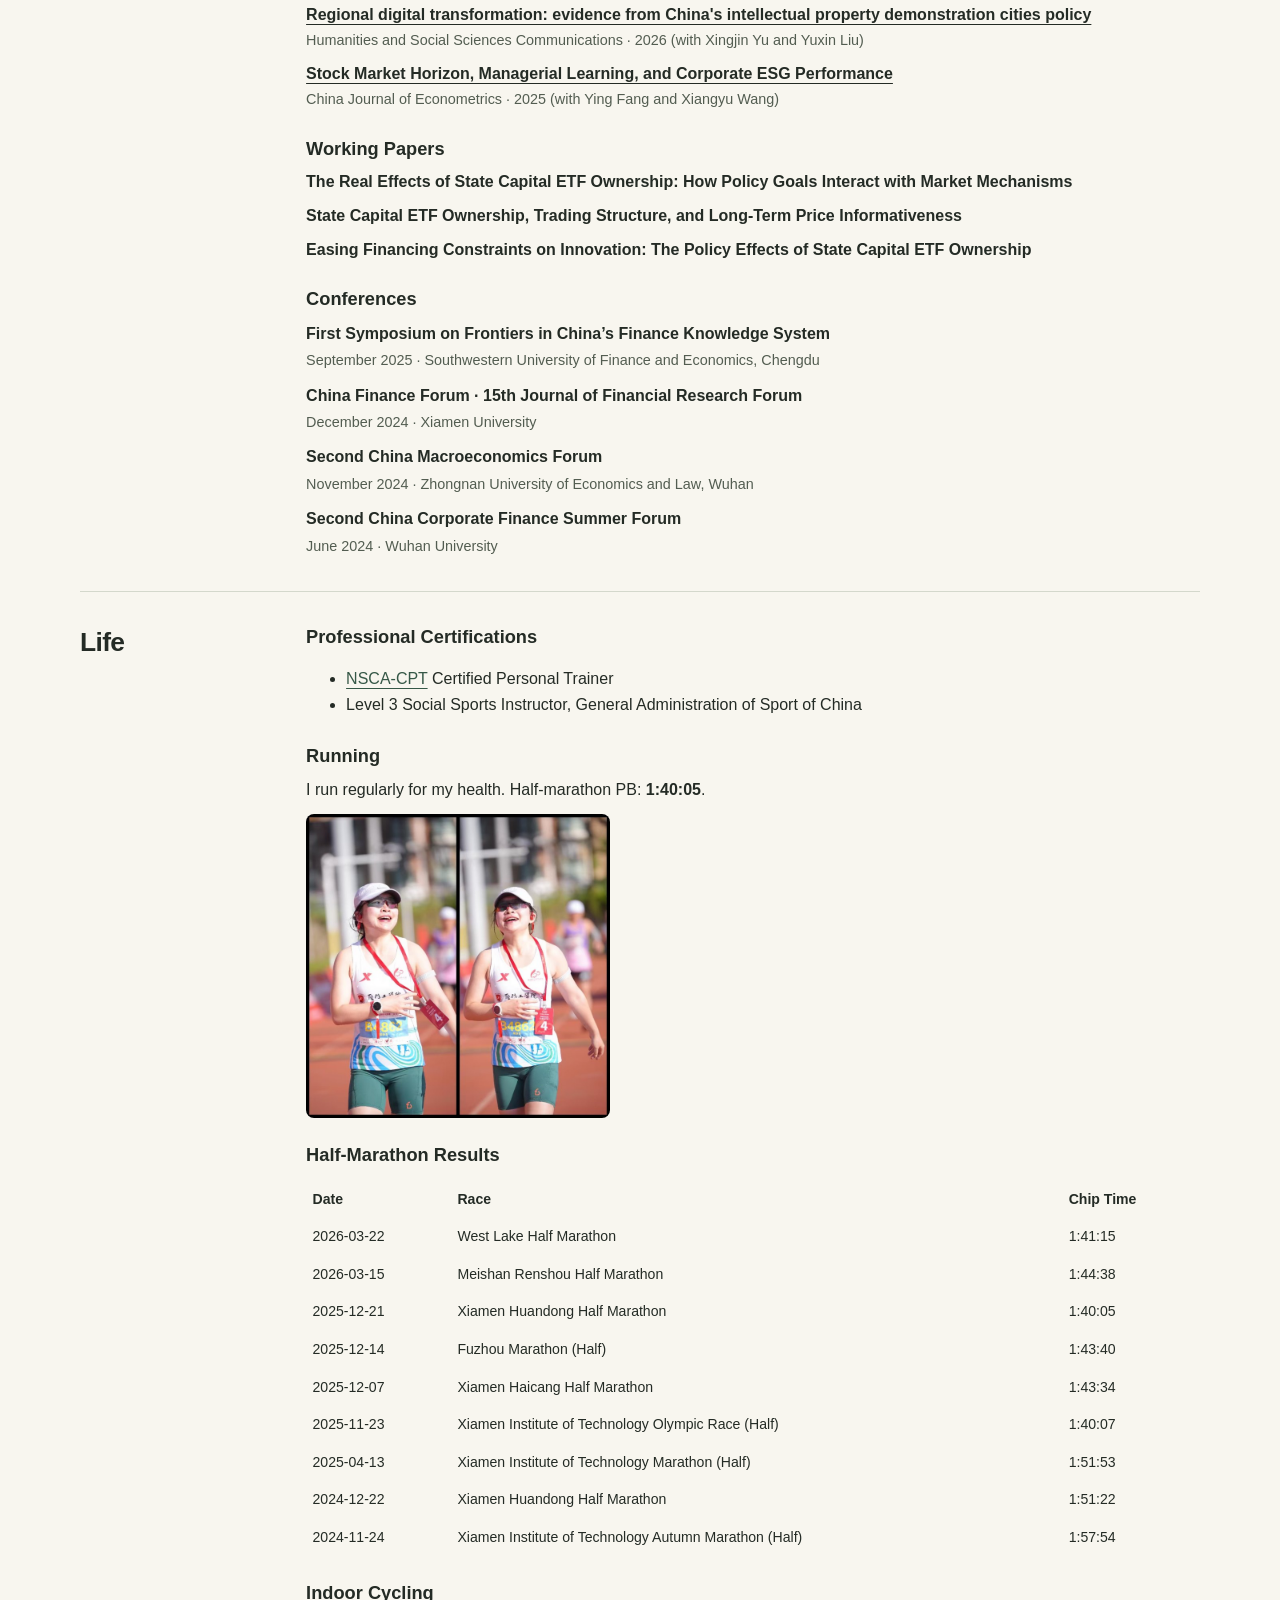
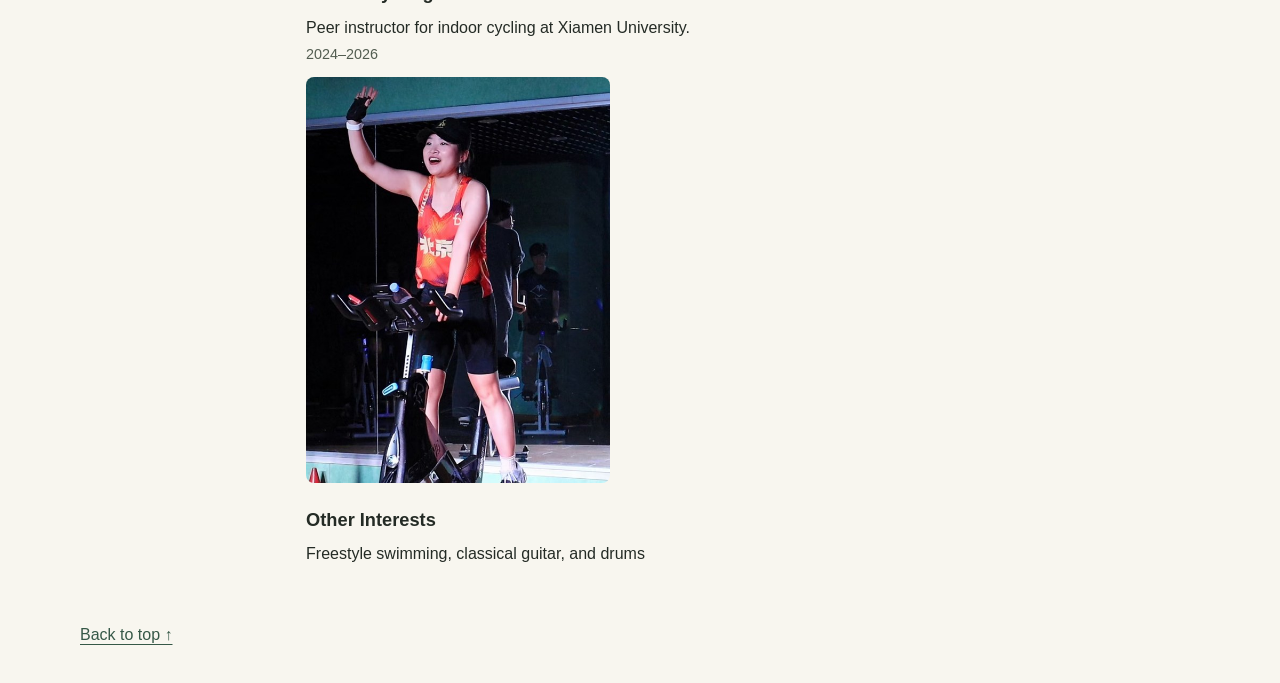
==== commit 326ab055: "Keep education roles alongside organization names" ====
--- a/en.html
+++ b/en.html
@@ -36,7 +36,7 @@
     <article><div class="project-heading"><h3>AI for Indoor Cycling Classes</h3><a href="https://pilot.chuangnh.cn/pilot">Pilot site ↗</a></div><p>The AI assistant is in use in a university indoor cycling course. Students receive training suggestions and post-class feedback, and instructors can publish and review class workouts with AI assistance.</p></article>
     <article class="mini-project"><div><h3>Beats on Wheels</h3><p>A WeChat Mini Program for an indoor cycling team. Meet the instructors, listen to tracks, and save playlists.</p></div><img class="mini-code" src="assets/cycling-code.jpg" alt="WeChat Mini Program code for Beats on Wheels" width="258" height="258" loading="lazy" decoding="async"></article>
     <div class="subsection"><h3>Teaching & Education Work</h3>
-      <p class="record"><strong>Xiamen University</strong><span class="record-detail">Teaching Assistant for English-taught courses</span><span class="meta"><span class="record-date">2023–2025</span></span></p>
+      <p class="record"><strong>Xiamen University · Teaching Assistant for English-taught courses</strong><span class="meta"><span class="record-date">2023–2025</span></span></p>
       <ul>
         <li>Advanced Econometrics II <span class="meta">· Spring 2025</span></li>
         <li>Quantitative Investment Strategies and Algorithmic Trading <span class="meta">· Spring 2025</span></li>
@@ -44,9 +44,9 @@
         <li>Mathematical Statistics <span class="meta">· Spring 2024</span></li>
         <li>Financial Risk Management <span class="meta">· Fall 2023</span></li>
       </ul>
-      <p class="record"><strong>Entrance Exam Prep Studio</strong><span class="record-detail">Founder and Operator</span><span class="meta">Qinghai · <span class="record-date">2020–2022</span></span></p>
-      <p class="record"><strong>Hailiang Education</strong><span class="record-detail">Curriculum Development Project Manager</span><span class="meta">Hangzhou · <span class="record-date">2019–2020</span></span></p>
-      <p class="record"><strong>Khan Academy</strong><span class="record-detail">Economics Course Volunteer</span><span class="meta">United States · <span class="record-date">2018–2019</span></span></p>
+      <p class="record"><strong>Entrance Exam Prep Studio</strong> · Founder and Operator<span class="meta">Qinghai · <span class="record-date">2020–2022</span></span></p>
+      <p class="record"><strong>Hailiang Education</strong> · Curriculum Development Project Manager<span class="meta">Hangzhou · <span class="record-date">2019–2020</span></span></p>
+      <p class="record"><strong>Khan Academy</strong> · Economics Course Volunteer<span class="meta">United States · <span class="record-date">2018–2019</span></span></p>
     </div></div>
   </section>
   <section id="research">
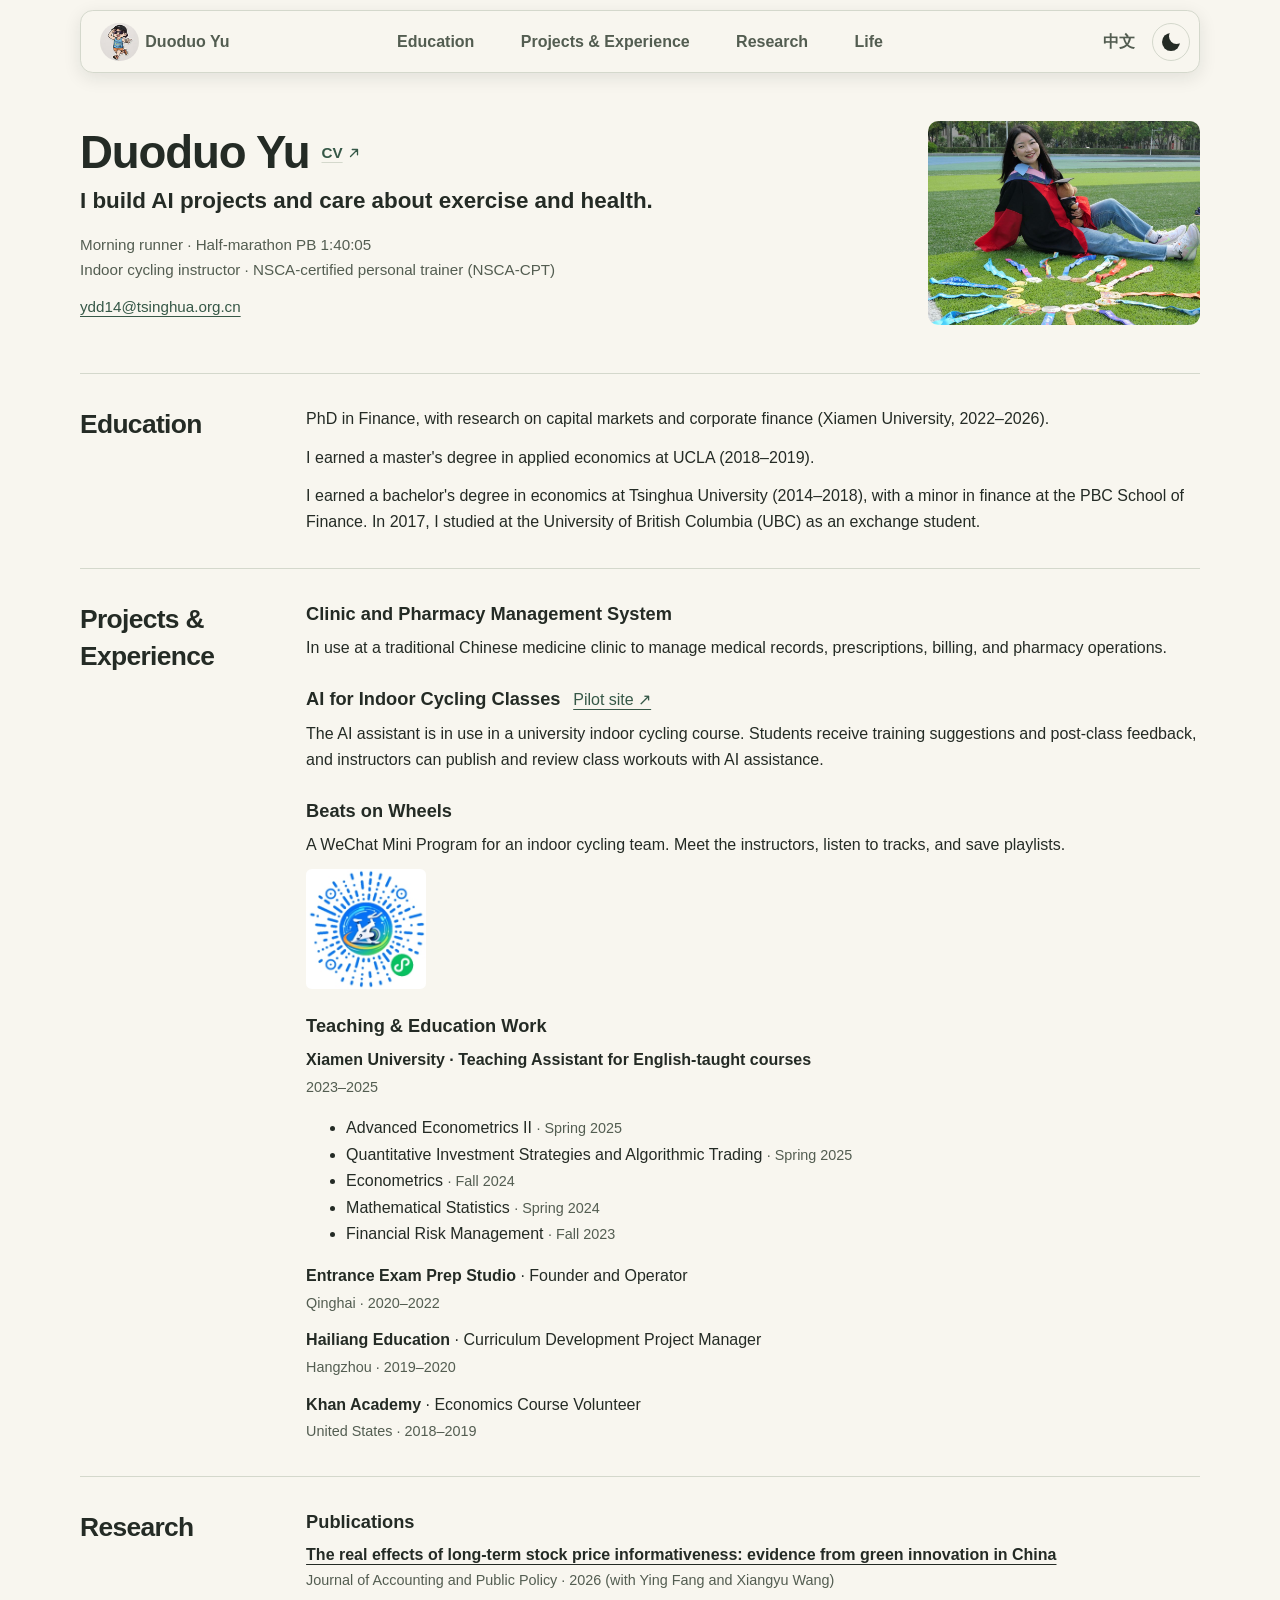
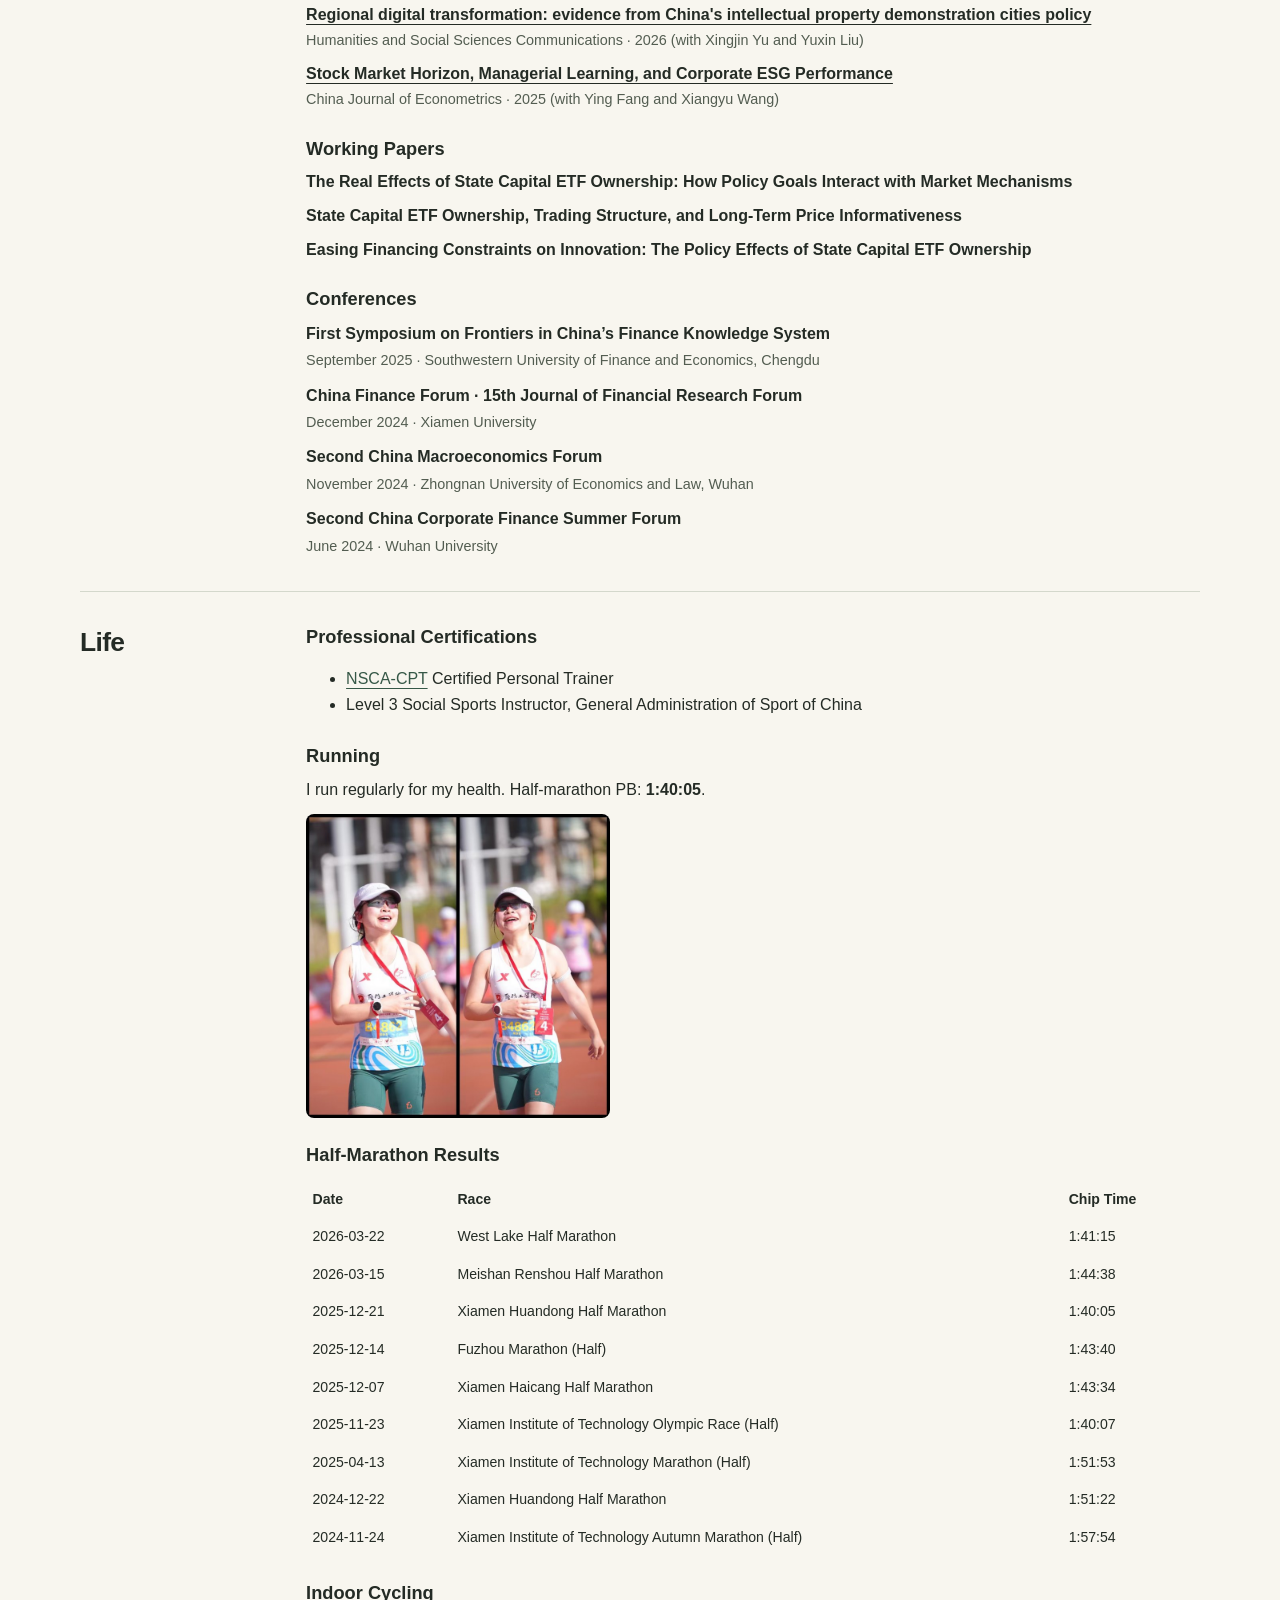
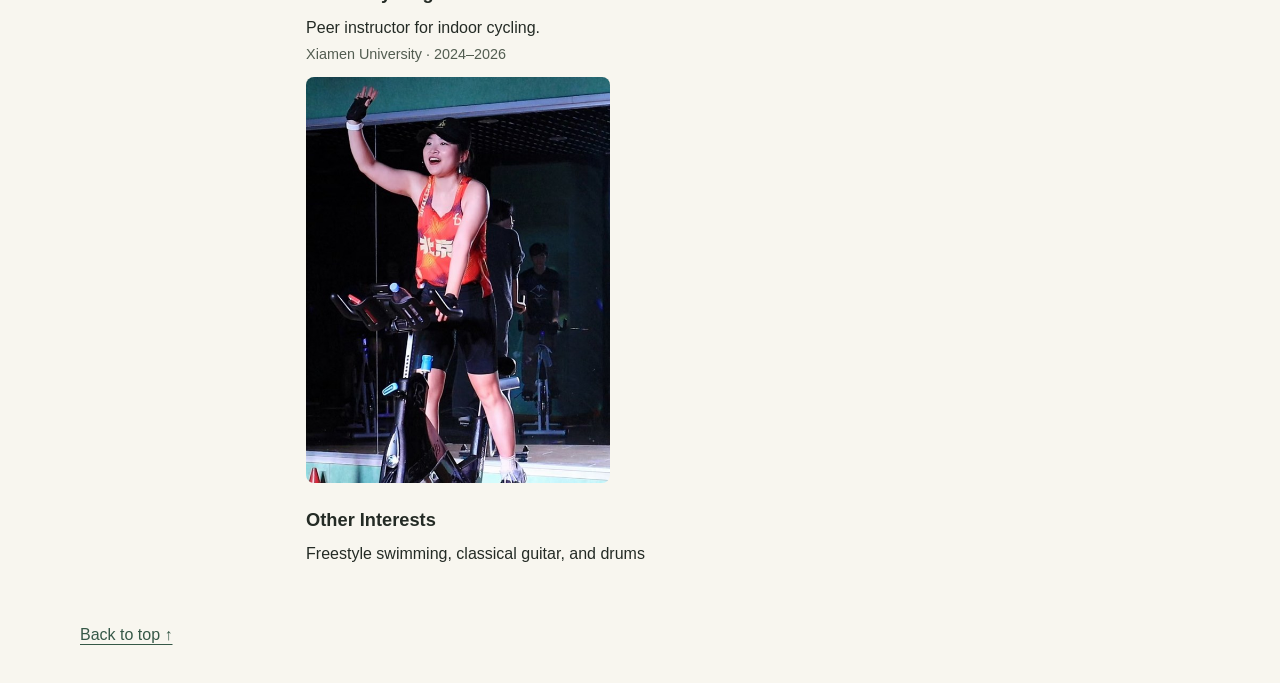
==== commit 459bab51: "Group cycling location with its dates" ====
--- a/en.html
+++ b/en.html
@@ -79,7 +79,7 @@
     <tr><td>2024-12-22</td><td>Xiamen Huandong Half Marathon</td><td>1:51:22</td></tr>
     <tr><td>2024-11-24</td><td>Xiamen Institute of Technology Autumn Marathon (Half)</td><td>1:57:54</td></tr>
     </tbody></table></div></article>
-    <article><h3>Indoor Cycling</h3><p class="record"><span class="record-detail">Peer instructor for indoor cycling at Xiamen University.</span><span class="meta"><span class="record-date">2024–2026</span></span></p><img class="activity-photo" src="assets/cycling.jpg?v=d83d3caaaf" alt="Duoduo Yu leading an indoor cycling class" width="570" height="760" loading="lazy" decoding="async"></article>
+    <article><h3>Indoor Cycling</h3><p class="record"><span class="record-detail">Peer instructor for indoor cycling.</span><span class="meta">Xiamen University · <span class="record-date">2024–2026</span></span></p><img class="activity-photo" src="assets/cycling.jpg?v=d83d3caaaf" alt="Duoduo Yu leading an indoor cycling class" width="570" height="760" loading="lazy" decoding="async"></article>
     <article><h3>Other Interests</h3><p>Freestyle swimming, classical guitar, and drums</p></article></div>
   </section>
 </main>
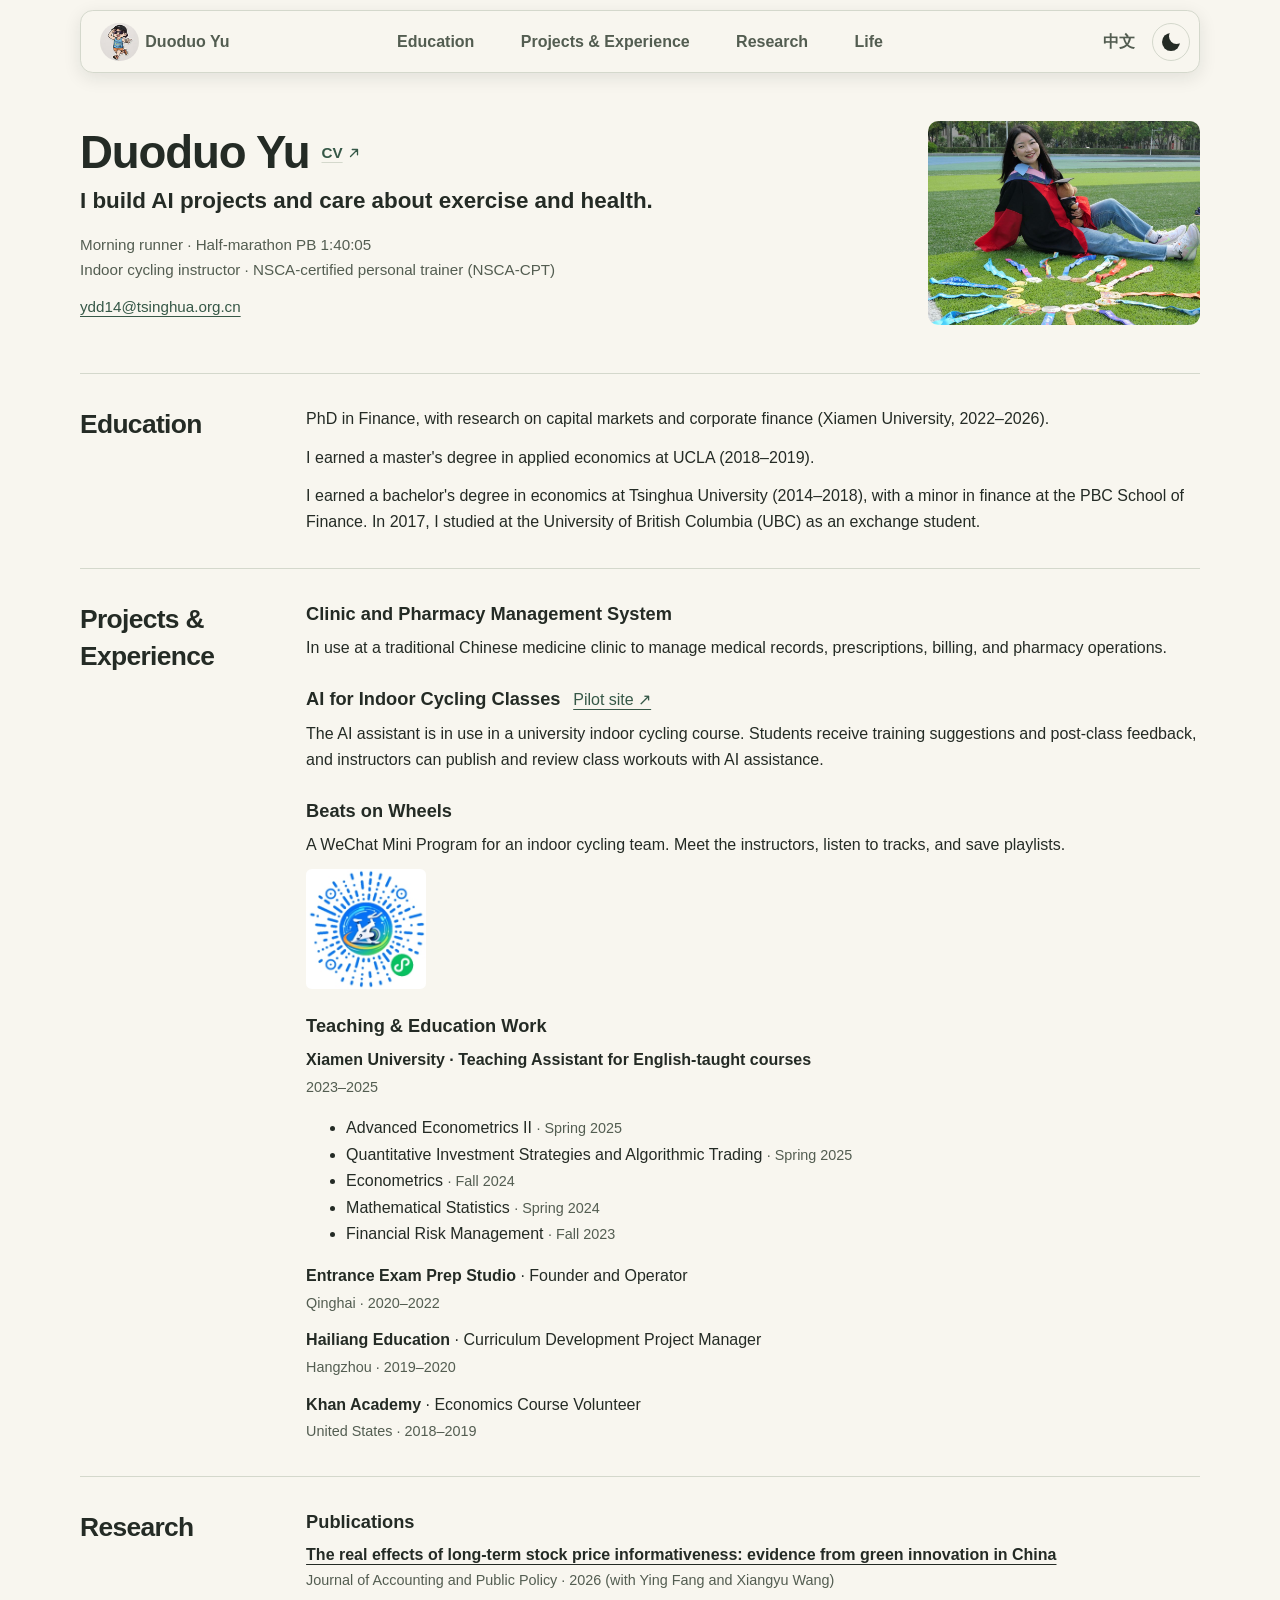
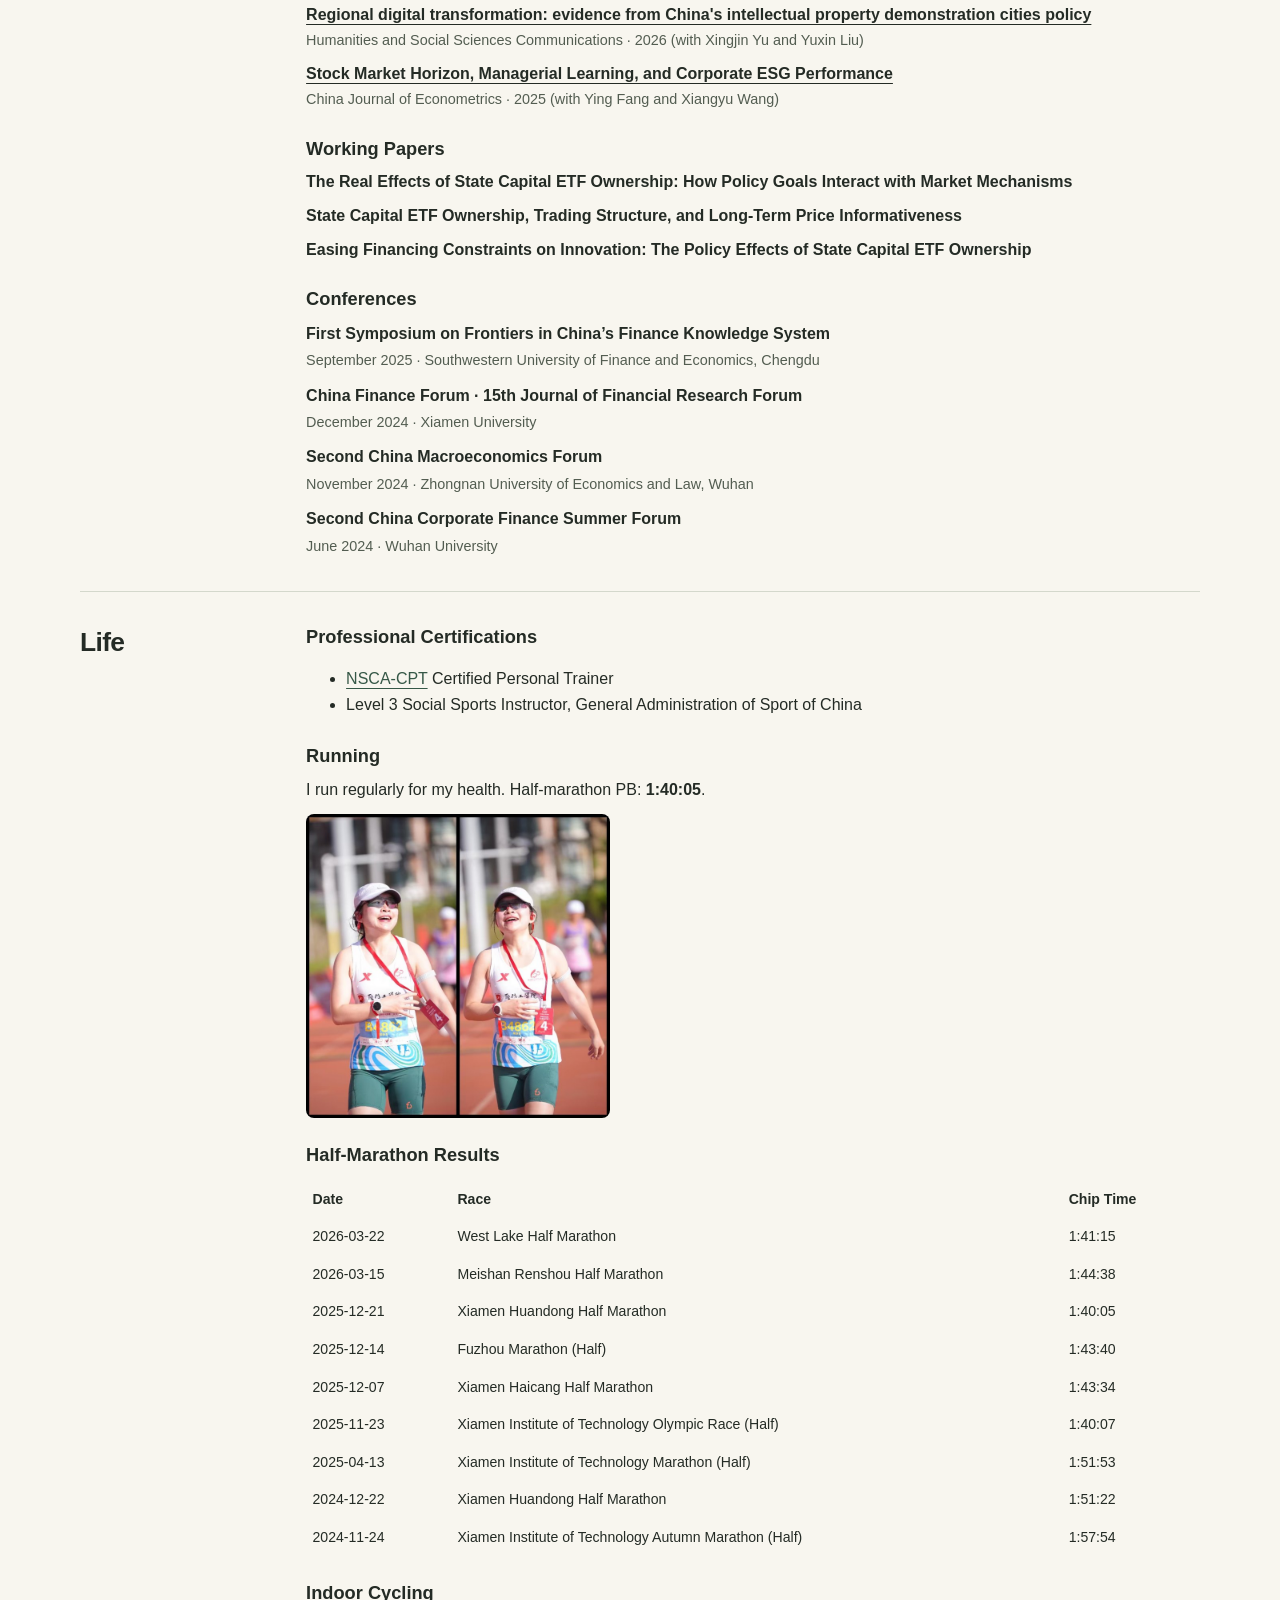
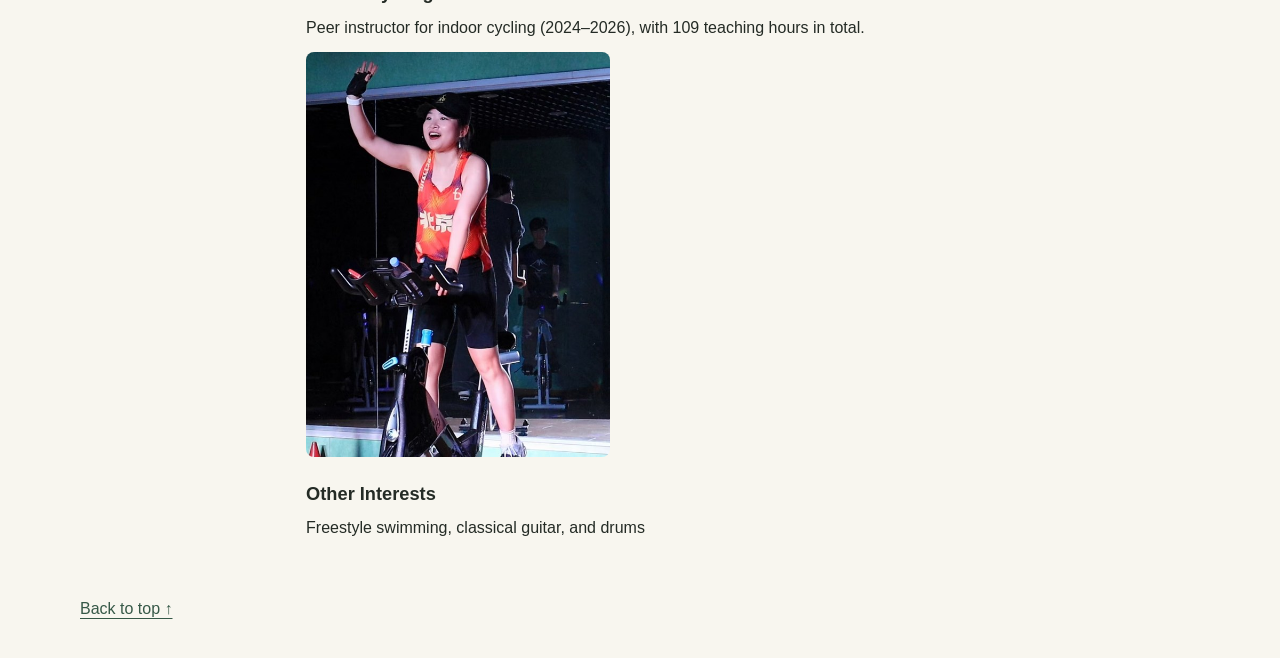
==== commit 1caada67: "Simplify indoor cycling description" ====
--- a/en.html
+++ b/en.html
@@ -79,7 +79,7 @@
     <tr><td>2024-12-22</td><td>Xiamen Huandong Half Marathon</td><td>1:51:22</td></tr>
     <tr><td>2024-11-24</td><td>Xiamen Institute of Technology Autumn Marathon (Half)</td><td>1:57:54</td></tr>
     </tbody></table></div></article>
-    <article><h3>Indoor Cycling</h3><p class="record"><span class="record-detail">Peer instructor for indoor cycling.</span><span class="meta">Xiamen University · <span class="record-date">2024–2026</span></span></p><img class="activity-photo" src="assets/cycling.jpg?v=d83d3caaaf" alt="Duoduo Yu leading an indoor cycling class" width="570" height="760" loading="lazy" decoding="async"></article>
+    <article><h3>Indoor Cycling</h3><p>Peer instructor for indoor cycling (2024–2026), with 109 teaching hours in total.</p><img class="activity-photo" src="assets/cycling.jpg?v=d83d3caaaf" alt="Duoduo Yu leading an indoor cycling class" width="570" height="760" loading="lazy" decoding="async"></article>
     <article><h3>Other Interests</h3><p>Freestyle swimming, classical guitar, and drums</p></article></div>
   </section>
 </main>
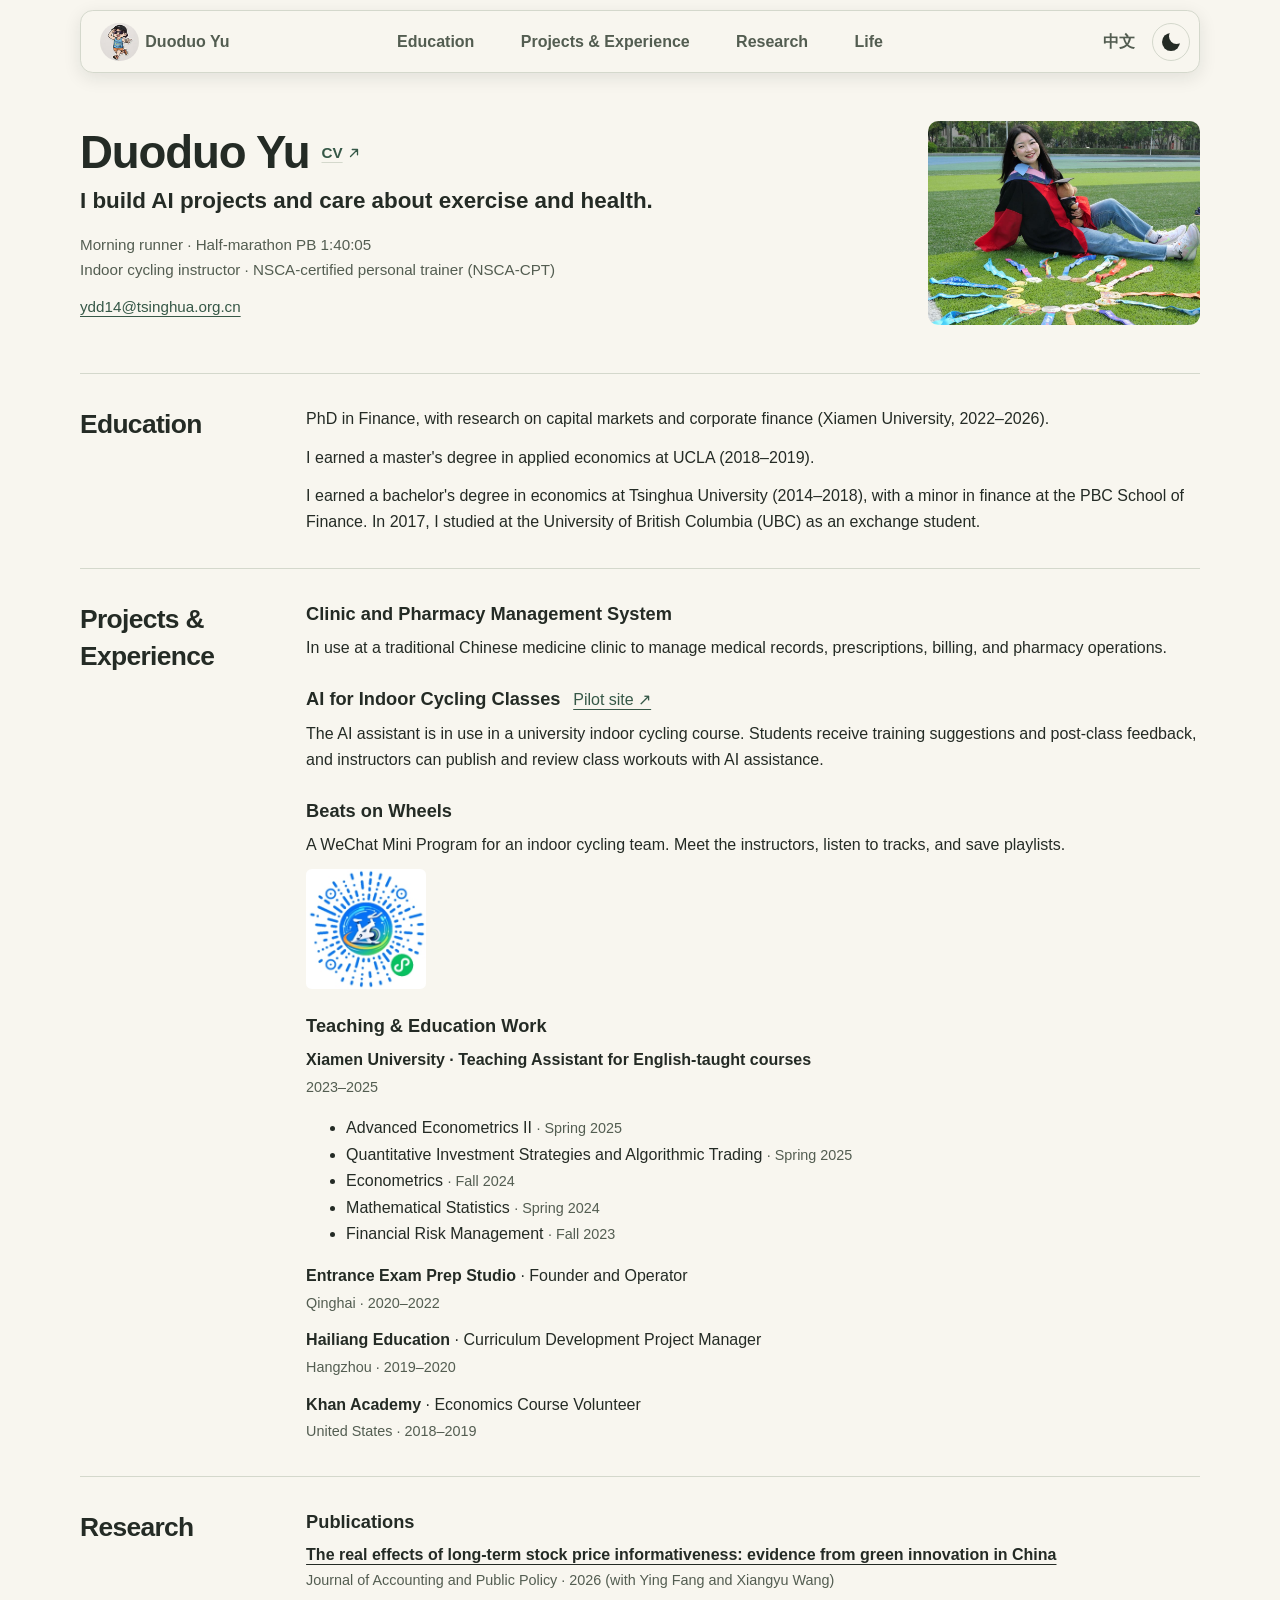
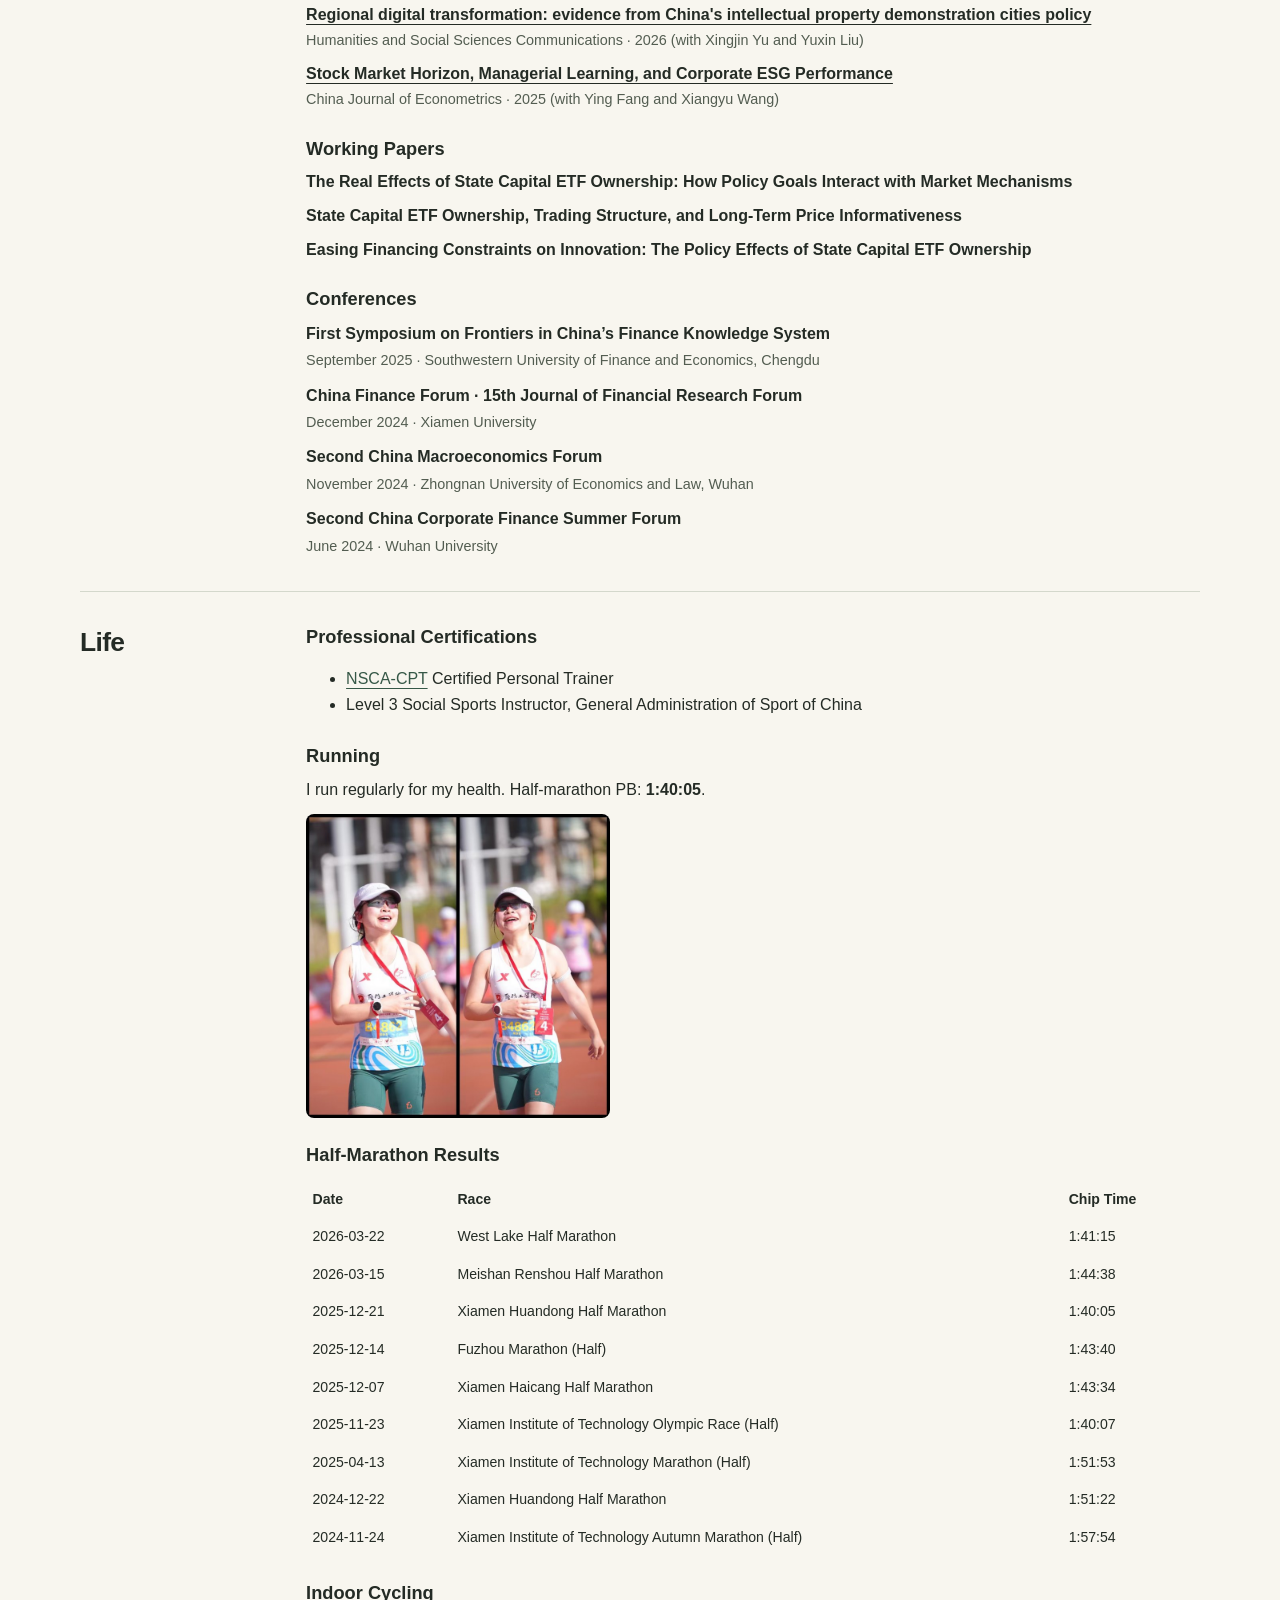
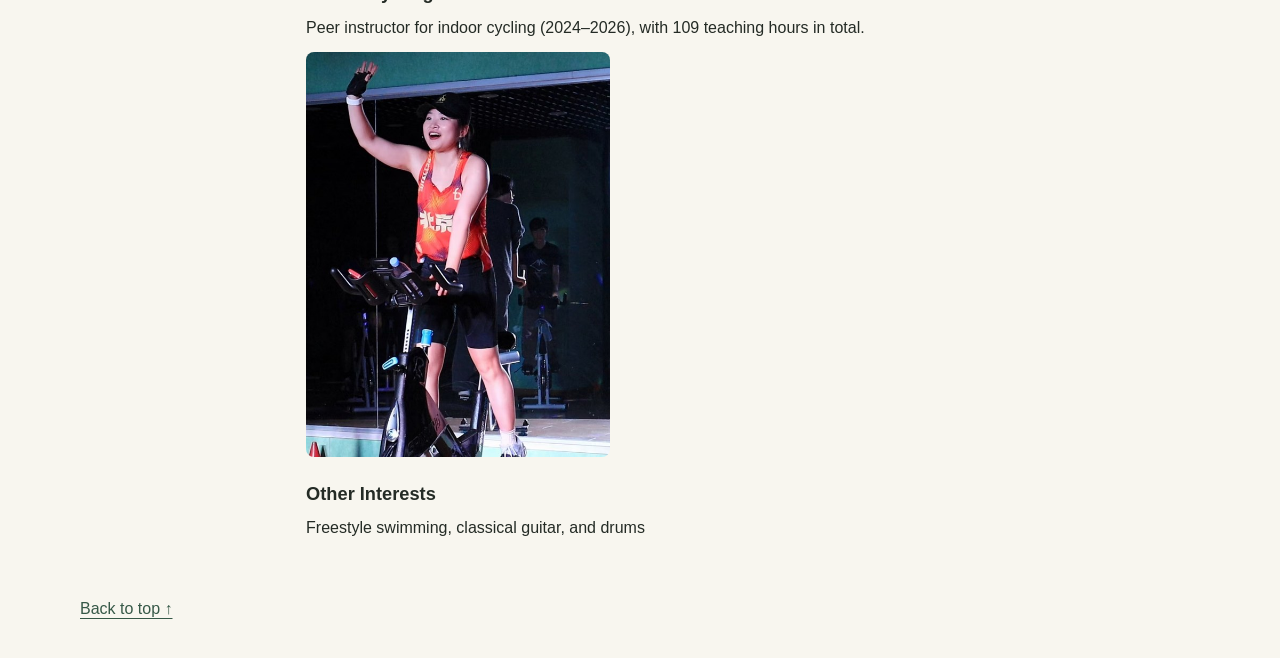
==== commit e8835595: "Refresh optimized homepage portrait" ====
--- a/en.html
+++ b/en.html
@@ -21,7 +21,7 @@
   <div class="hero"><div><div class="hero-intro"><div class="hero-heading"><h1>Duoduo Yu</h1><a class="cv-link" href="assets/DuoduoYu-CV-Full.pdf?v=97f9477d3b"><span>CV</span><svg aria-hidden="true" viewBox="0 0 16 16" width="14" height="14" fill="none" stroke="currentColor" stroke-width="1.5" stroke-linecap="round" stroke-linejoin="round"><path d="M4 12 12 4M6 4h6v6"/></svg></a></div>
     <p class="hero-tagline">I build AI projects and care about exercise and health.</p></div>
     <p class="hero-note">Morning runner · Half-marathon PB 1:40:05<br>Indoor cycling instructor · NSCA-certified personal trainer (NSCA-CPT)</p>
-    <div class="hero-links"><a href="mailto:ydd14@tsinghua.org.cn">ydd14@tsinghua.org.cn</a></div></div><img src="assets/portrait.jpg?v=f2bed967e6" width="1080" height="810" fetchpriority="high" alt="Portrait of Duoduo Yu"></div>
+    <div class="hero-links"><a href="mailto:ydd14@tsinghua.org.cn">ydd14@tsinghua.org.cn</a></div></div><img src="assets/portrait.jpg?v=8b09a6f9ad" width="1080" height="810" fetchpriority="high" alt="Portrait of Duoduo Yu"></div>
   <section id="education">
     <h2>Education</h2><div class="section-content">
     <div class="education-list">
